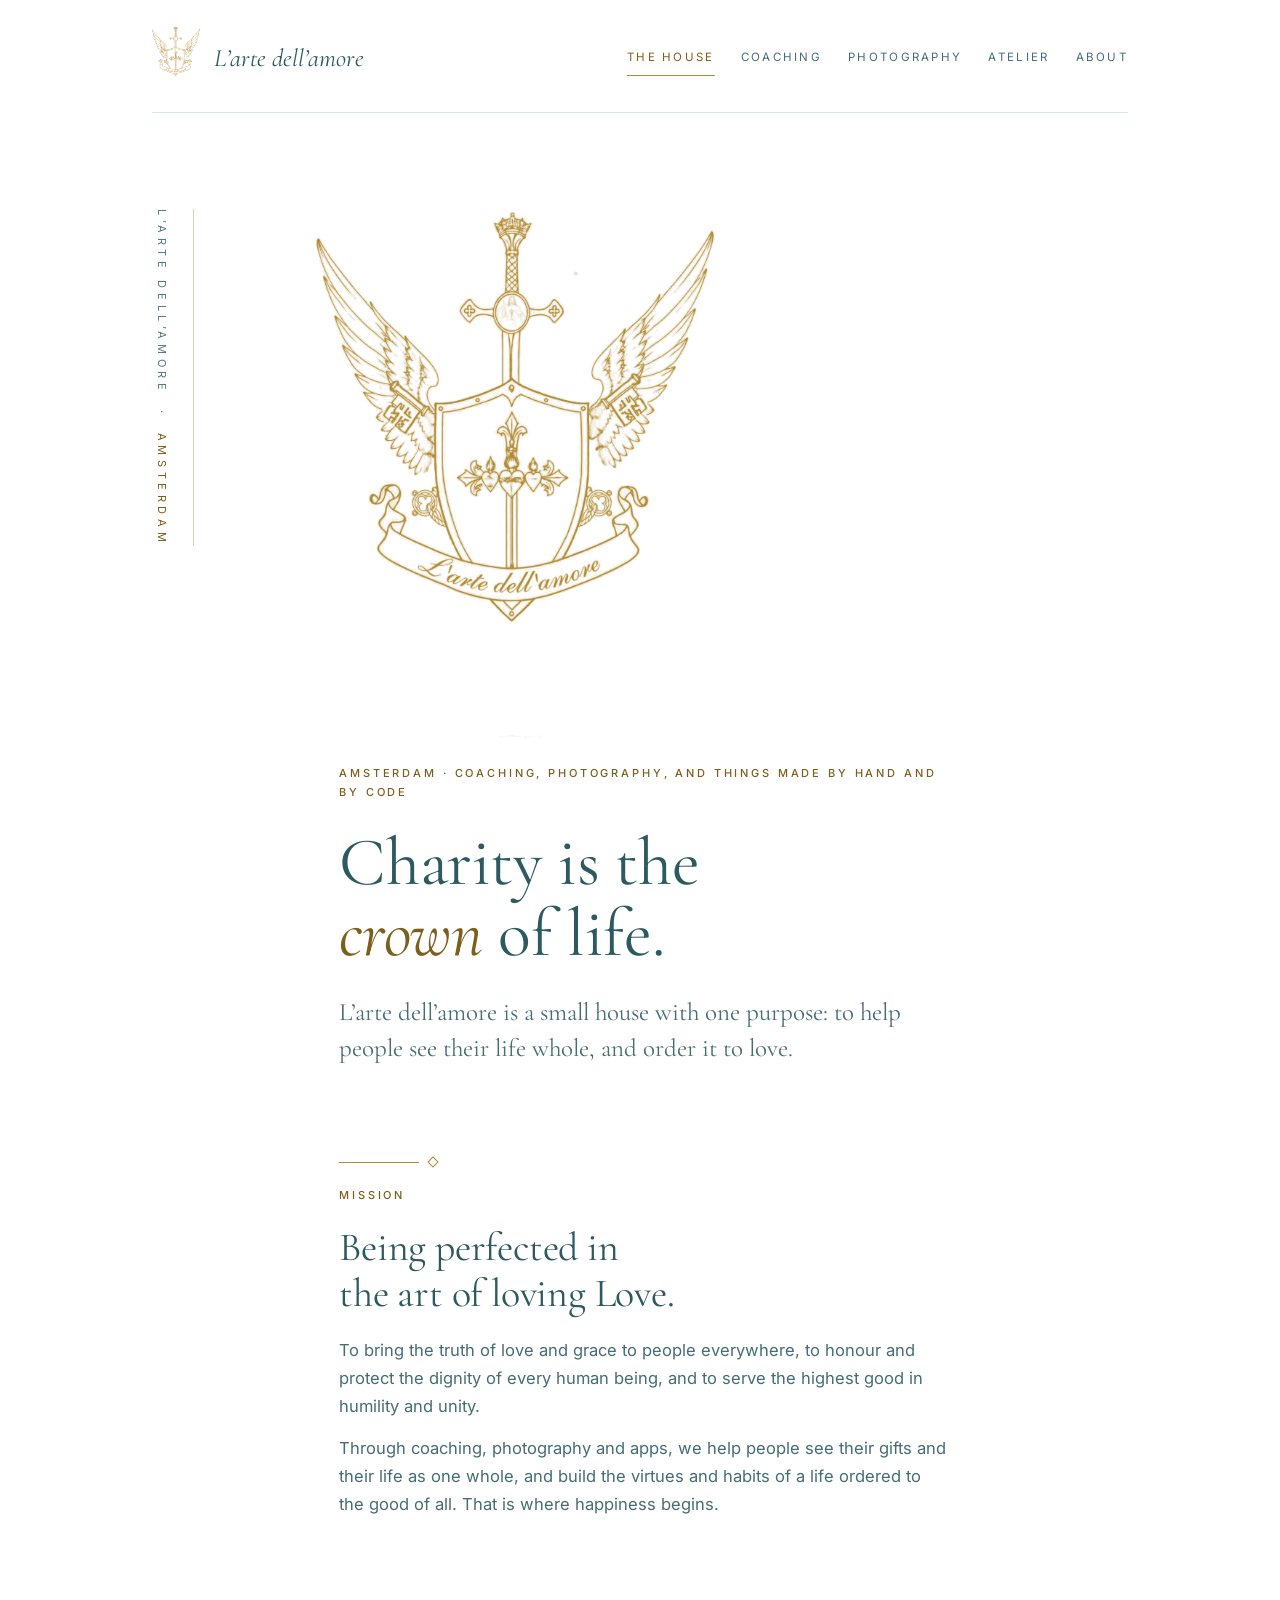
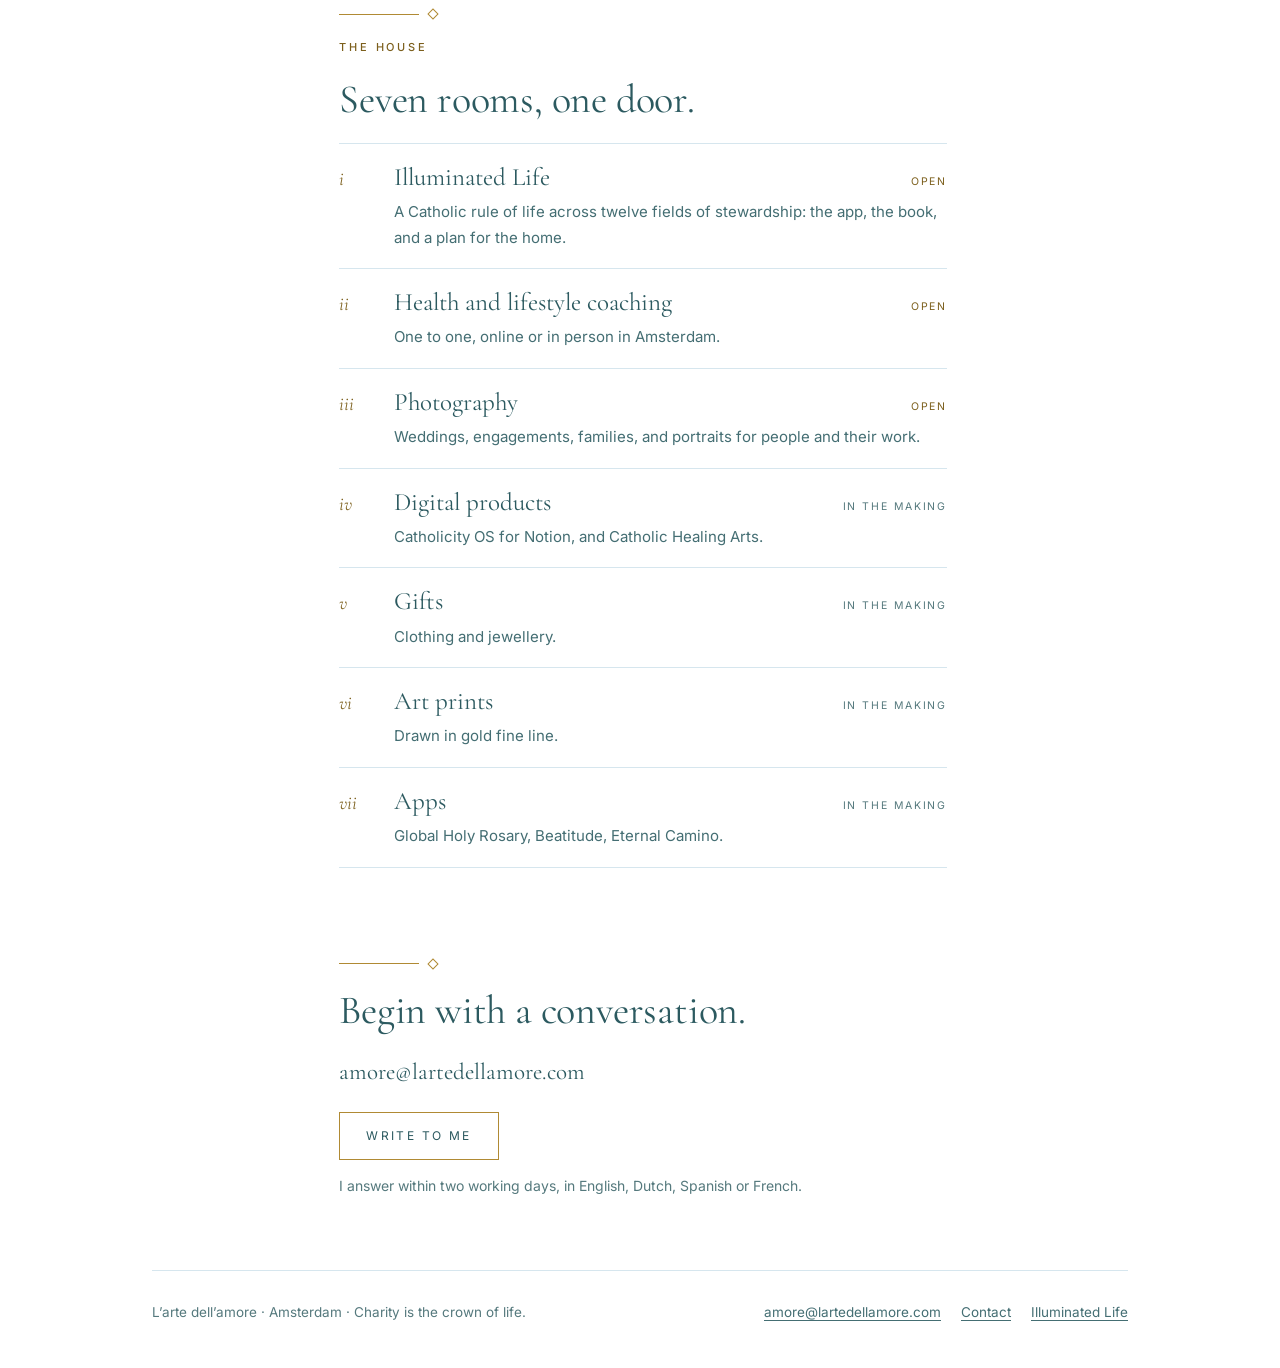
==== index.html @ c4008e8c "Add files via upload" ====
<!doctype html>
<html lang="en">
<head>
<meta charset="utf-8">
<meta name="viewport" content="width=device-width, initial-scale=1, viewport-fit=cover">
<title>L'arte dell'amore</title>
<meta name="description" content="Coaching, photography and tools for a life ordered to love. Amsterdam.">
<link rel="canonical" href="https://lartedellamore.com/">
<meta property="og:title" content="L'arte dell'amore">
<meta property="og:description" content="Coaching, photography and tools for a life ordered to love. Amsterdam.">
<meta property="og:image" content="https://lartedellamore.com/assets/og.jpg">
<meta property="og:type" content="website">
<link rel="icon" href="assets/crest-small.png">
<link rel="stylesheet" href="css/site.css">
</head>
<body>
<a class="skip" href="#main">Skip to the text</a>
<div class="wrap">
<header class="top">
  <a class="mark" href="index.html"><img src="assets/crest-small.png" alt="" width="360" height="476">L&rsquo;arte dell&rsquo;amore</a>
  <nav aria-label="Pages"><a href="index.html" aria-current="page">The house</a><a href="coaching.html">Coaching</a><a href="photography.html">Photography</a><a href="atelier.html">Atelier</a><a href="about.html">About</a></nav>
</header>
<div class="page">
  <p class="rail">L&rsquo;arte dell&rsquo;amore &nbsp;&middot;&nbsp; <b>Amsterdam</b></p>
  <main class="col" id="main">
    <section class="crest" aria-labelledby="h-t">
      <img src="assets/crest.webp" width="1100" height="1456" alt="The crest of L'arte dell'amore: a winged shield bearing three flaming hearts on a cross, a sword behind it, and a ribbon with the name.">
      <p class="eyebrow">Amsterdam &middot; coaching, photography, and things made by hand and by code</p>
      <h1 class="display" id="h-t">Charity is the <em>crown</em> of life.</h1>
      <p class="lede">L&rsquo;arte dell&rsquo;amore is a small house with one purpose: to help people see their life whole, and order it to love.</p>
    </section>

    <section class="sec" aria-labelledby="m-t">
      <span class="rule" aria-hidden="true"></span>
      <p class="eyebrow">Mission</p>
      <h2 class="h2" id="m-t">Being perfected in the art of loving Love.</h2>
      <div class="prose">
        <p>To bring the truth of love and grace to people everywhere, to honour and protect the dignity of every human being, and to serve the highest good in humility and unity.</p>
        <p>Through coaching, photography and apps, we help people see their gifts and their life as one whole, and build the virtues and habits of a life ordered to the good of all. That is where happiness begins.</p>
      </div>
    </section>

    <section class="sec" aria-labelledby="i-t">
      <span class="rule" aria-hidden="true"></span>
      <p class="eyebrow">The house</p>
      <h2 class="h2" id="i-t">Seven rooms, one door.</h2>
      <ol class="index">
        <li><span class="n">i</span><a class="t" href="https://lartedellamore.github.io/illuminated-life/" rel="noopener">Illuminated Life</a><span class="state open">Open</span><span class="d">A Catholic rule of life across twelve fields of stewardship: the app, the book, and a plan for the home.</span></li>
        <li><span class="n">ii</span><a class="t" href="coaching.html">Health and lifestyle coaching</a><span class="state open">Open</span><span class="d">One to one, online or in person in Amsterdam.</span></li>
        <li><span class="n">iii</span><a class="t" href="photography.html">Photography</a><span class="state open">Open</span><span class="d">Weddings, engagements, families, and portraits for people and their work.</span></li>
        <li><span class="n">iv</span><a class="t" href="atelier.html#digital">Digital products</a><span class="state">In the making</span><span class="d">Catholicity OS for Notion, and Catholic Healing Arts.</span></li>
        <li><span class="n">v</span><a class="t" href="atelier.html#gifts">Gifts</a><span class="state">In the making</span><span class="d">Clothing and jewellery.</span></li>
        <li><span class="n">vi</span><a class="t" href="atelier.html#prints">Art prints</a><span class="state">In the making</span><span class="d">Drawn in gold fine line.</span></li>
        <li><span class="n">vii</span><a class="t" href="atelier.html#apps">Apps</a><span class="state">In the making</span><span class="d">Global Holy Rosary, Beatitude, Eternal Camino.</span></li>
      </ol>
    </section>

    <section class="sec" id="contact" aria-labelledby="c-t">
      <span class="rule" aria-hidden="true"></span>
      <h2 class="h2" id="c-t">Begin with a conversation.</h2>
      <p class="addr">amore@lartedellamore.com</p>
      <div class="row"><a class="btn" href="mailto:amore@lartedellamore.com">Write to me</a><span class="small">I answer within two working days, in English, Dutch, Spanish or French.</span></div>
    </section>
  </main>
</div>
<footer class="foot">
  <span>L&rsquo;arte dell&rsquo;amore &middot; Amsterdam &middot; Charity is the crown of life.</span>
  <nav aria-label="Footer"><a href="mailto:amore@lartedellamore.com">amore@lartedellamore.com</a><a href="about.html#contact">Contact</a><a href="https://lartedellamore.github.io/illuminated-life/" rel="noopener">Illuminated Life</a></nav>
</footer>
</div>
</body>
</html>
---- css/site.css ----
/* L'arte dell'amore · the house site
   Layout: white ground with pastel sky and leaf, one narrow column set off-centre to the right of a vertical name rail;
   wide empty margins carry the Japanese half, a single gold fine line and the crest carry the baroque half. */

@font-face { font-family: "Cormorant Garamond"; font-style: normal; font-weight: 400; font-display: swap; src: url("../assets/fonts/cormorant-garamond-latin-400-normal.woff2") format("woff2"); }
@font-face { font-family: "Cormorant Garamond"; font-style: normal; font-weight: 500; font-display: swap; src: url("../assets/fonts/cormorant-garamond-latin-500-normal.woff2") format("woff2"); }
@font-face { font-family: "Cormorant Garamond"; font-style: italic; font-weight: 400; font-display: swap; src: url("../assets/fonts/cormorant-garamond-latin-400-italic.woff2") format("woff2"); }
@font-face { font-family: "Inter"; font-style: normal; font-weight: 400; font-display: swap; src: url("../assets/fonts/inter-latin-400-normal.woff2") format("woff2"); }
@font-face { font-family: "Inter"; font-style: normal; font-weight: 500; font-display: swap; src: url("../assets/fonts/inter-latin-500-normal.woff2") format("woff2"); }

:root {
  /* one light look, by choice: white ground, pastel sky and leaf, sea-green ink. No black anywhere. */
  --paper: #FFFFFF;
  --linen: #EEF6FB;      /* pastel sky, for quiet panels */
  --leaf: #EAF4EC;       /* pastel green */
  --ink: #2C5A60;        /* deep sea green, the darkest tone on the site */
  --ink2: #446E73;
  --dim: #55797D;
  --gold: #B08A34;       /* the fineliner */
  --gold-ink: #7C5F1C;
  --gold-pale: #DDCFA6;
  --line: #D6E6EE;
  --focus: #2C5A60;
  --serif: "Cormorant Garamond", "Iowan Old Style", Palatino, Georgia, serif;
  --sans: "Inter", system-ui, -apple-system, "Segoe UI", Roboto, sans-serif;
  --col: 38rem;
  color-scheme: light;
}

* { box-sizing: border-box; }
html { -webkit-text-size-adjust: 100%; scroll-behavior: smooth; }
body { margin: 0; background: var(--paper); color: var(--ink); font-family: var(--sans); font-size: 16.5px; line-height: 1.7; -webkit-font-smoothing: antialiased; }
img { max-width: 100%; height: auto; display: block; }
a { color: var(--gold-ink); text-decoration-thickness: 1px; text-underline-offset: 0.2em; }
a:hover { text-decoration-thickness: 2px; }
:focus-visible { outline: 2px solid var(--focus); outline-offset: 3px; }
h1, h2, h3 { font-family: var(--serif); font-weight: 400; margin: 0; text-wrap: balance; letter-spacing: -0.005em; }
p { margin: 0; text-wrap: pretty; }
.skip { position: absolute; left: 12px; top: -80px; background: var(--leaf); color: var(--ink); padding: 10px 16px; z-index: 10; }
.skip:focus { top: 10px; }

/* ── frame ── */
.wrap { max-width: 68rem; margin: 0 auto; padding-inline: clamp(18px, 5vw, 56px); }
.top { display: flex; align-items: center; justify-content: space-between; gap: 16px 28px; flex-wrap: wrap; padding-block: 26px 22px; border-bottom: 1px solid var(--line); }
.mark { display: inline-flex; align-items: center; gap: 14px; font-family: var(--serif); font-style: italic; font-size: 25px; color: var(--ink); text-decoration: none; white-space: nowrap; }
.mark img { height: 64px; width: auto; }
.top nav { display: flex; flex-wrap: wrap; gap: 6px 26px; }
.top nav a { font-size: 11.5px; letter-spacing: 0.2em; text-transform: uppercase; color: var(--ink2); text-decoration: none; padding-block: 8px; border-bottom: 1px solid transparent; }
.top nav a:hover, .top nav a[aria-current="page"] { color: var(--gold-ink); border-bottom-color: var(--gold); }

/* the page: a vertical rail and one column */
.page { display: grid; grid-template-columns: 4.5rem minmax(0, var(--col)); column-gap: clamp(24px, 9vw, 150px); padding-block: clamp(44px, 8vw, 96px) 72px; }
.rail { writing-mode: vertical-rl; font-size: 11px; letter-spacing: 0.42em; text-transform: uppercase; color: var(--dim); border-right: 1px solid var(--gold-pale); padding-right: 22px; justify-self: start; height: max-content; min-height: 15rem; white-space: nowrap; }
.rail b { font-weight: 400; color: var(--gold-ink); }
.col { display: flex; flex-direction: column; gap: clamp(52px, 8vw, 92px); min-width: 0; }
.sec { display: flex; flex-direction: column; gap: 20px; }
@media (max-width: 720px) {
  .page { grid-template-columns: minmax(0, 1fr); }
  .rail { writing-mode: horizontal-tb; border-right: 0; border-bottom: 1px solid var(--gold-pale); padding: 0 0 12px; min-height: 0; margin-bottom: 36px; white-space: normal; letter-spacing: 0.3em; }
}

/* ── type ── */
.eyebrow { font-size: 11px; letter-spacing: 0.26em; text-transform: uppercase; color: var(--gold-ink); font-weight: 500; }
.display { font-size: clamp(40px, 7vw, 68px); line-height: 1.04; }
.display em { font-style: italic; color: var(--gold-ink); }
.h2 { font-size: clamp(29px, 4.4vw, 40px); line-height: 1.14; }
.h3 { font-size: 24px; line-height: 1.2; }
.lede { font-family: var(--serif); font-size: clamp(21px, 2.6vw, 25px); line-height: 1.42; color: var(--ink2); }
.prose { display: flex; flex-direction: column; gap: 14px; color: var(--ink2); }
.small { font-size: 14px; color: var(--dim); }

/* the fine line: a hairline closed by a small lozenge */
.rule { display: flex; align-items: center; gap: 10px; color: var(--gold); }
.rule::before { content: ""; flex: 0 0 5rem; border-top: 1px solid var(--gold); }
.rule::after { content: ""; width: 6px; height: 6px; border: 1px solid var(--gold); transform: rotate(45deg); }

/* ── the crest opening ── */
.crest { display: flex; flex-direction: column; gap: 26px; }
.crest img { width: min(100%, 25rem); margin-left: -4%; }
.motto { font-family: var(--serif); font-style: italic; font-size: 21px; color: var(--gold-ink); }

/* ── the house list: branches as an index, not cards ── */
.index { list-style: none; margin: 0; padding: 0; border-top: 1px solid var(--line); }
.index li { display: grid; grid-template-columns: 2.4rem minmax(0, 1fr) auto; gap: 4px 16px; align-items: baseline; padding-block: 18px; border-bottom: 1px solid var(--line); }
.index .n { font-family: var(--serif); font-style: italic; font-size: 19px; color: var(--gold-ink); }
.index .t { font-family: var(--serif); font-size: 25px; line-height: 1.2; color: var(--ink); text-decoration: none; }
a.t:hover { color: var(--gold-ink); }
.index .d { grid-column: 2 / -1; color: var(--ink2); font-size: 15px; }
.state { font-size: 10.5px; letter-spacing: 0.18em; text-transform: uppercase; color: var(--dim); white-space: nowrap; }
.state.open { color: var(--gold-ink); }
@media (max-width: 520px) { .index li { grid-template-columns: 2rem minmax(0, 1fr); } .index .state { grid-column: 2; } }

/* ── offers ── */
.terms { margin: 0; display: grid; grid-template-columns: max-content minmax(0, 1fr); gap: 10px 26px; border-top: 1px solid var(--line); padding-top: 18px; }
.terms dt { font-size: 11px; letter-spacing: 0.2em; text-transform: uppercase; color: var(--dim); padding-top: 5px; }
.terms dd { margin: 0; color: var(--ink2); }
@media (max-width: 520px) { .terms { grid-template-columns: minmax(0, 1fr); gap: 2px; } .terms dd { margin-bottom: 12px; } }

.steps { margin: 0; padding: 0; list-style: none; counter-reset: s; display: flex; flex-direction: column; gap: 18px; }
.steps li { counter-increment: s; display: grid; grid-template-columns: 2.4rem minmax(0, 1fr); gap: 0 16px; }
.steps li::before { content: counter(s, upper-roman); font-family: var(--serif); font-style: italic; font-size: 19px; color: var(--gold-ink); }
.steps b { display: block; font-family: var(--serif); font-weight: 500; font-size: 21px; line-height: 1.3; color: var(--ink); }
.steps span { color: var(--ink2); }

.btn { display: inline-flex; align-items: center; min-height: 48px; padding: 12px 26px; border: 1px solid var(--gold); color: var(--ink); background: transparent; font-size: 12px; letter-spacing: 0.2em; text-transform: uppercase; text-decoration: none; transition: background-color 0.2s, color 0.2s; }
.btn:hover { background: var(--leaf); color: var(--ink); }
.row { display: flex; flex-wrap: wrap; gap: 14px 24px; align-items: center; }
.addr { font-family: var(--serif); font-size: 23px; color: var(--ink); user-select: all; overflow-wrap: anywhere; }

/* ── mounts: where photographs go ── */
.mounts { display: grid; grid-template-columns: repeat(2, minmax(0, 1fr)); gap: 14px; }
.mount { aspect-ratio: 4 / 5; max-width: 100%; background: var(--linen); border: 1px solid var(--line); display: grid; place-items: center; padding: 14px; overflow: hidden; }
.mount.wide { grid-column: 1 / -1; aspect-ratio: 3 / 2; }
.mount:nth-child(even) { background: var(--leaf); }
.mount img { width: 100%; height: 100%; object-fit: cover; }
.mount span { font-family: var(--serif); font-style: italic; font-size: 17px; color: var(--dim); text-align: center; }

.panel { background: var(--linen); padding: clamp(22px, 4vw, 36px); display: flex; flex-direction: column; gap: 14px; }

/* ── foot ── */
.foot { border-top: 1px solid var(--line); padding-block: 30px 44px; display: flex; flex-wrap: wrap; justify-content: space-between; gap: 14px 28px; font-size: 13.5px; color: var(--dim); }
.foot nav { display: flex; flex-wrap: wrap; gap: 6px 20px; }
.foot a { color: var(--ink2); }

@media (prefers-reduced-motion: reduce) { html { scroll-behavior: auto; } .btn { transition: none; } }
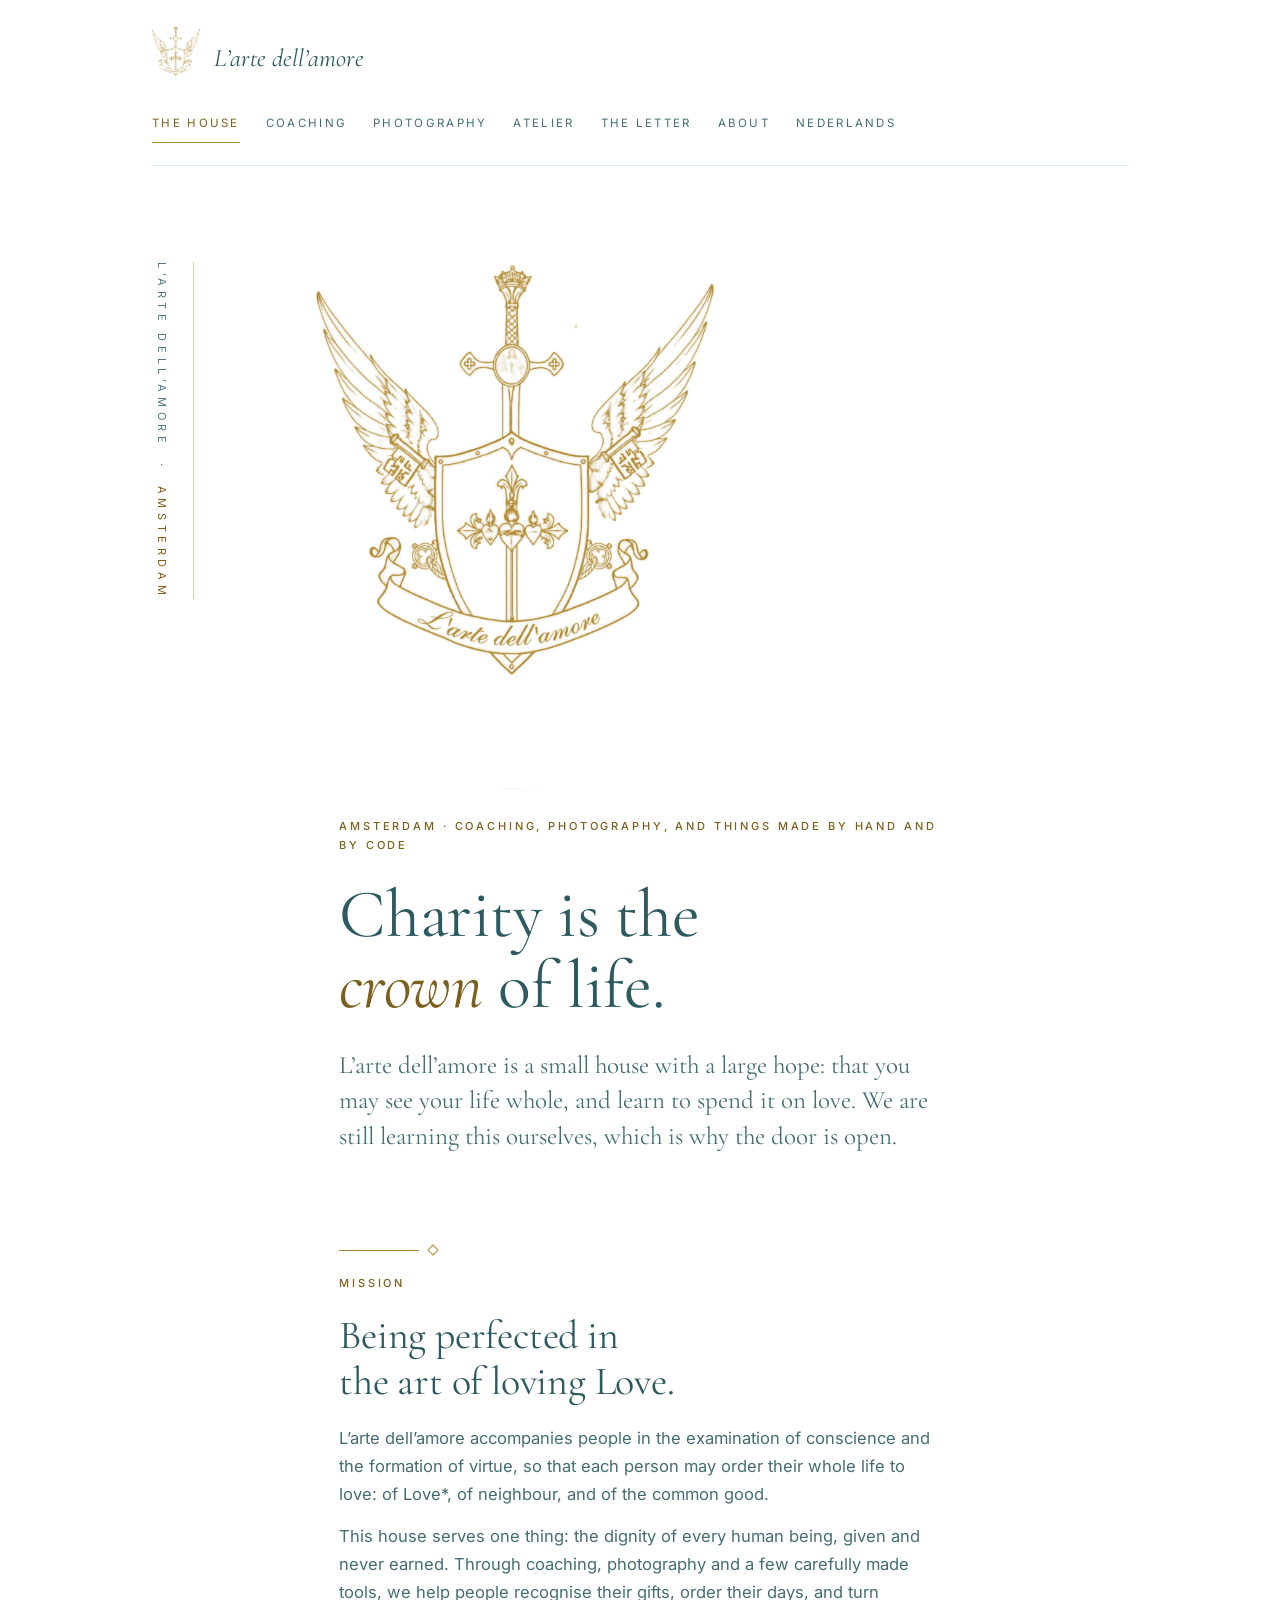
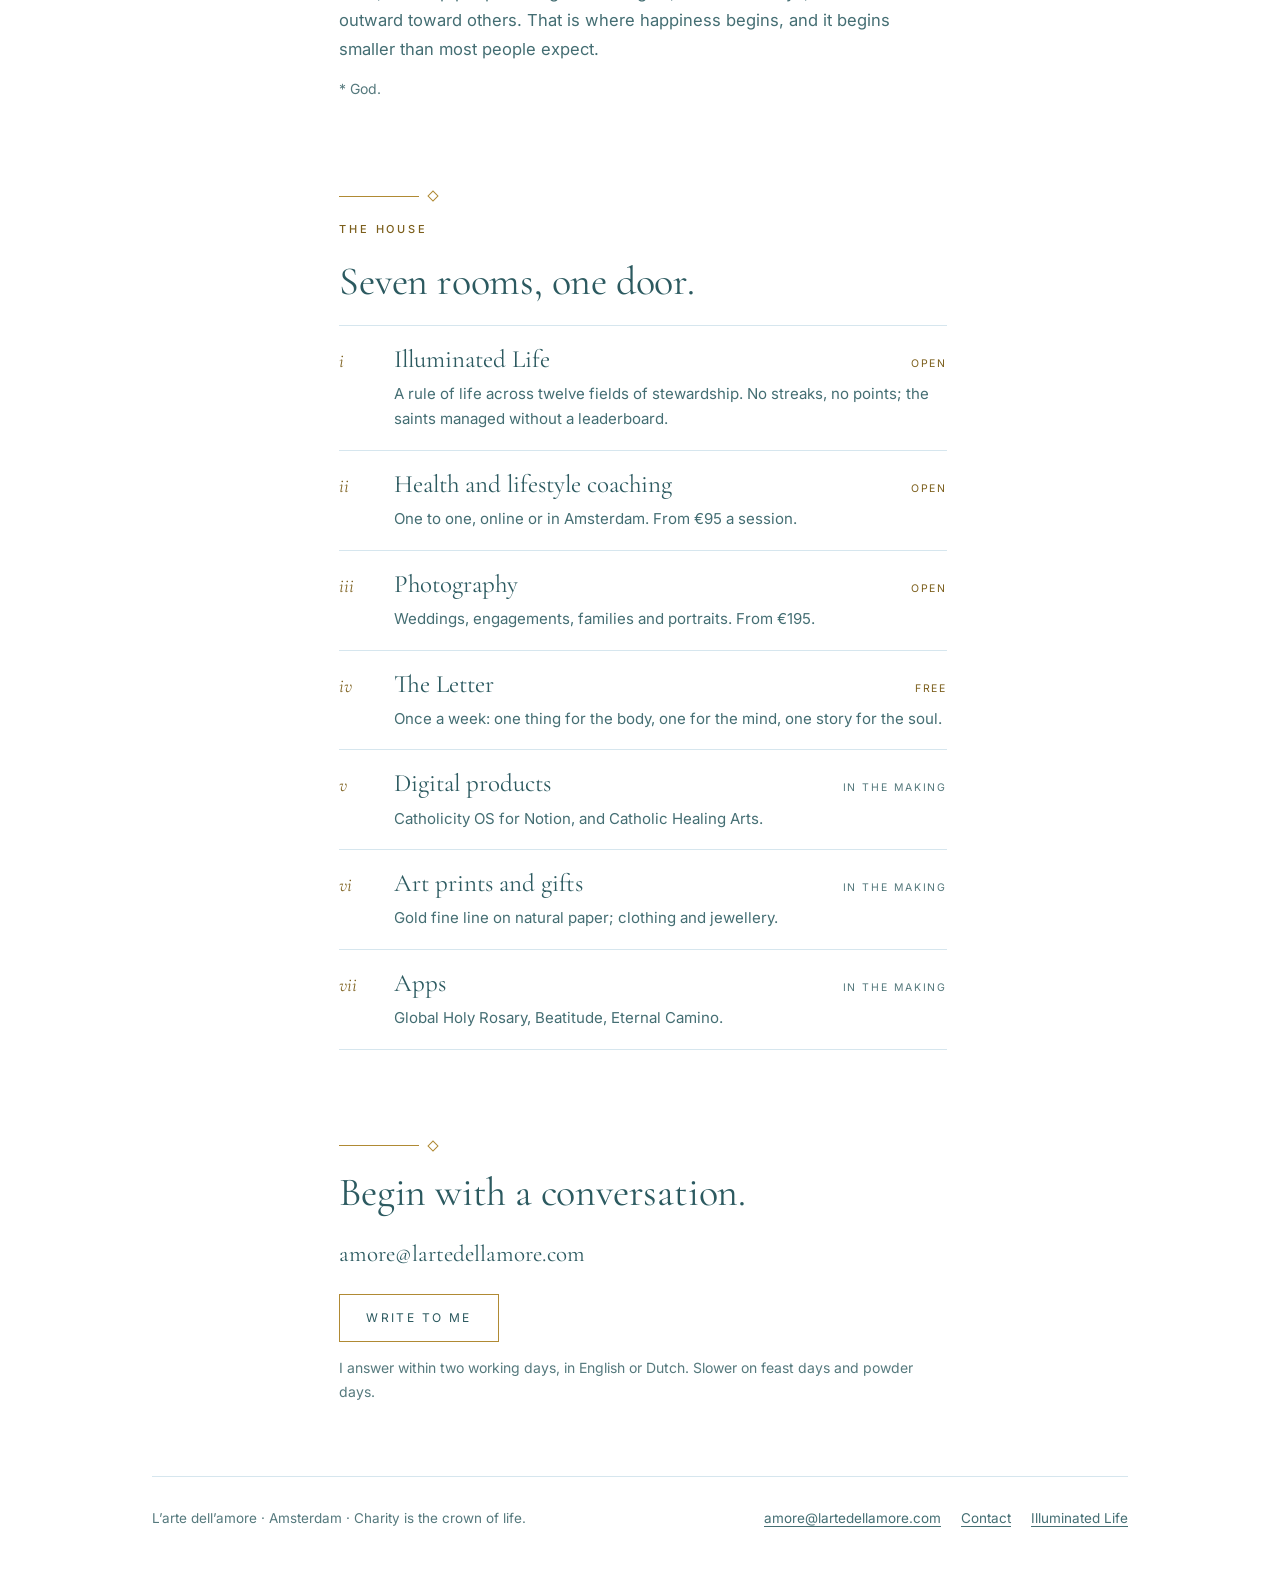
==== commit b241c301: "Add files via upload" ====
--- a/index.html
+++ b/index.html
@@ -6,6 +6,8 @@
 <title>L'arte dell'amore</title>
 <meta name="description" content="Coaching, photography and tools for a life ordered to love. Amsterdam.">
 <link rel="canonical" href="https://lartedellamore.com/">
+<link rel="alternate" hreflang="en" href="https://lartedellamore.com/">
+<link rel="alternate" hreflang="nl" href="https://lartedellamore.com/nl/">
 <meta property="og:title" content="L'arte dell'amore">
 <meta property="og:description" content="Coaching, photography and tools for a life ordered to love. Amsterdam.">
 <meta property="og:image" content="https://lartedellamore.com/assets/og.jpg">
@@ -18,7 +20,7 @@
 <div class="wrap">
 <header class="top">
   <a class="mark" href="index.html"><img src="assets/crest-small.png" alt="" width="360" height="476">L&rsquo;arte dell&rsquo;amore</a>
-  <nav aria-label="Pages"><a href="index.html" aria-current="page">The house</a><a href="coaching.html">Coaching</a><a href="photography.html">Photography</a><a href="atelier.html">Atelier</a><a href="about.html">About</a></nav>
+  <nav aria-label="Pages"><a href="index.html" aria-current="page">The house</a><a href="coaching.html">Coaching</a><a href="photography.html">Photography</a><a href="atelier.html">Atelier</a><a href="letter.html">The Letter</a><a href="about.html">About</a><a class="lang" href="nl/index.html" lang="nl" hreflang="nl">Nederlands</a></nav>
 </header>
 <div class="page">
   <p class="rail">L&rsquo;arte dell&rsquo;amore &nbsp;&middot;&nbsp; <b>Amsterdam</b></p>
@@ -27,7 +29,7 @@
       <img src="assets/crest.webp" width="1100" height="1456" alt="The crest of L'arte dell'amore: a winged shield bearing three flaming hearts on a cross, a sword behind it, and a ribbon with the name.">
       <p class="eyebrow">Amsterdam &middot; coaching, photography, and things made by hand and by code</p>
       <h1 class="display" id="h-t">Charity is the <em>crown</em> of life.</h1>
-      <p class="lede">L&rsquo;arte dell&rsquo;amore is a small house with one purpose: to help people see their life whole, and order it to love.</p>
+      <p class="lede">L&rsquo;arte dell&rsquo;amore is a small house with a large hope: that you may see your life whole, and learn to spend it on love. We are still learning this ourselves, which is why the door is open.</p>
     </section>
 
     <section class="sec" aria-labelledby="m-t">
@@ -35,8 +37,9 @@
       <p class="eyebrow">Mission</p>
       <h2 class="h2" id="m-t">Being perfected in the art of loving Love.</h2>
       <div class="prose">
-        <p>To bring the truth of love and grace to people everywhere, to honour and protect the dignity of every human being, and to serve the highest good in humility and unity.</p>
-        <p>Through coaching, photography and apps, we help people see their gifts and their life as one whole, and build the virtues and habits of a life ordered to the good of all. That is where happiness begins.</p>
+        <p>L&rsquo;arte dell&rsquo;amore accompanies people in the examination of conscience and the formation of virtue, so that each person may order their whole life to love: of Love*, of neighbour, and of the common good.</p>
+        <p>This house serves one thing: the dignity of every human being, given and never earned. Through coaching, photography and a few carefully made tools, we help people recognise their gifts, order their days, and turn outward toward others. That is where happiness begins, and it begins smaller than most people expect.</p>
+        <p class="small">* God.</p>
       </div>
     </section>
 
@@ -45,12 +48,12 @@
       <p class="eyebrow">The house</p>
       <h2 class="h2" id="i-t">Seven rooms, one door.</h2>
       <ol class="index">
-        <li><span class="n">i</span><a class="t" href="https://lartedellamore.github.io/illuminated-life/" rel="noopener">Illuminated Life</a><span class="state open">Open</span><span class="d">A Catholic rule of life across twelve fields of stewardship: the app, the book, and a plan for the home.</span></li>
-        <li><span class="n">ii</span><a class="t" href="coaching.html">Health and lifestyle coaching</a><span class="state open">Open</span><span class="d">One to one, online or in person in Amsterdam.</span></li>
-        <li><span class="n">iii</span><a class="t" href="photography.html">Photography</a><span class="state open">Open</span><span class="d">Weddings, engagements, families, and portraits for people and their work.</span></li>
-        <li><span class="n">iv</span><a class="t" href="atelier.html#digital">Digital products</a><span class="state">In the making</span><span class="d">Catholicity OS for Notion, and Catholic Healing Arts.</span></li>
-        <li><span class="n">v</span><a class="t" href="atelier.html#gifts">Gifts</a><span class="state">In the making</span><span class="d">Clothing and jewellery.</span></li>
-        <li><span class="n">vi</span><a class="t" href="atelier.html#prints">Art prints</a><span class="state">In the making</span><span class="d">Drawn in gold fine line.</span></li>
+        <li><span class="n">i</span><a class="t" href="https://lartedellamore.github.io/illuminated-life/" rel="noopener">Illuminated Life</a><span class="state open">Open</span><span class="d">A rule of life across twelve fields of stewardship. No streaks, no points; the saints managed without a leaderboard.</span></li>
+        <li><span class="n">ii</span><a class="t" href="coaching.html">Health and lifestyle coaching</a><span class="state open">Open</span><span class="d">One to one, online or in Amsterdam. From &euro;95 a session.</span></li>
+        <li><span class="n">iii</span><a class="t" href="photography.html">Photography</a><span class="state open">Open</span><span class="d">Weddings, engagements, families and portraits. From &euro;195.</span></li>
+        <li><span class="n">iv</span><a class="t" href="letter.html">The Letter</a><span class="state open">Free</span><span class="d">Once a week: one thing for the body, one for the mind, one story for the soul.</span></li>
+        <li><span class="n">v</span><a class="t" href="atelier.html#digital">Digital products</a><span class="state">In the making</span><span class="d">Catholicity OS for Notion, and Catholic Healing Arts.</span></li>
+        <li><span class="n">vi</span><a class="t" href="atelier.html#prints">Art prints and gifts</a><span class="state">In the making</span><span class="d">Gold fine line on natural paper; clothing and jewellery.</span></li>
         <li><span class="n">vii</span><a class="t" href="atelier.html#apps">Apps</a><span class="state">In the making</span><span class="d">Global Holy Rosary, Beatitude, Eternal Camino.</span></li>
       </ol>
     </section>
@@ -59,7 +62,7 @@
       <span class="rule" aria-hidden="true"></span>
       <h2 class="h2" id="c-t">Begin with a conversation.</h2>
       <p class="addr">amore@lartedellamore.com</p>
-      <div class="row"><a class="btn" href="mailto:amore@lartedellamore.com">Write to me</a><span class="small">I answer within two working days, in English, Dutch, Spanish or French.</span></div>
+      <div class="row"><a class="btn" href="mailto:amore@lartedellamore.com">Write to me</a><span class="small">I answer within two working days, in English or Dutch. Slower on feast days and powder days.</span></div>
     </section>
   </main>
 </div>
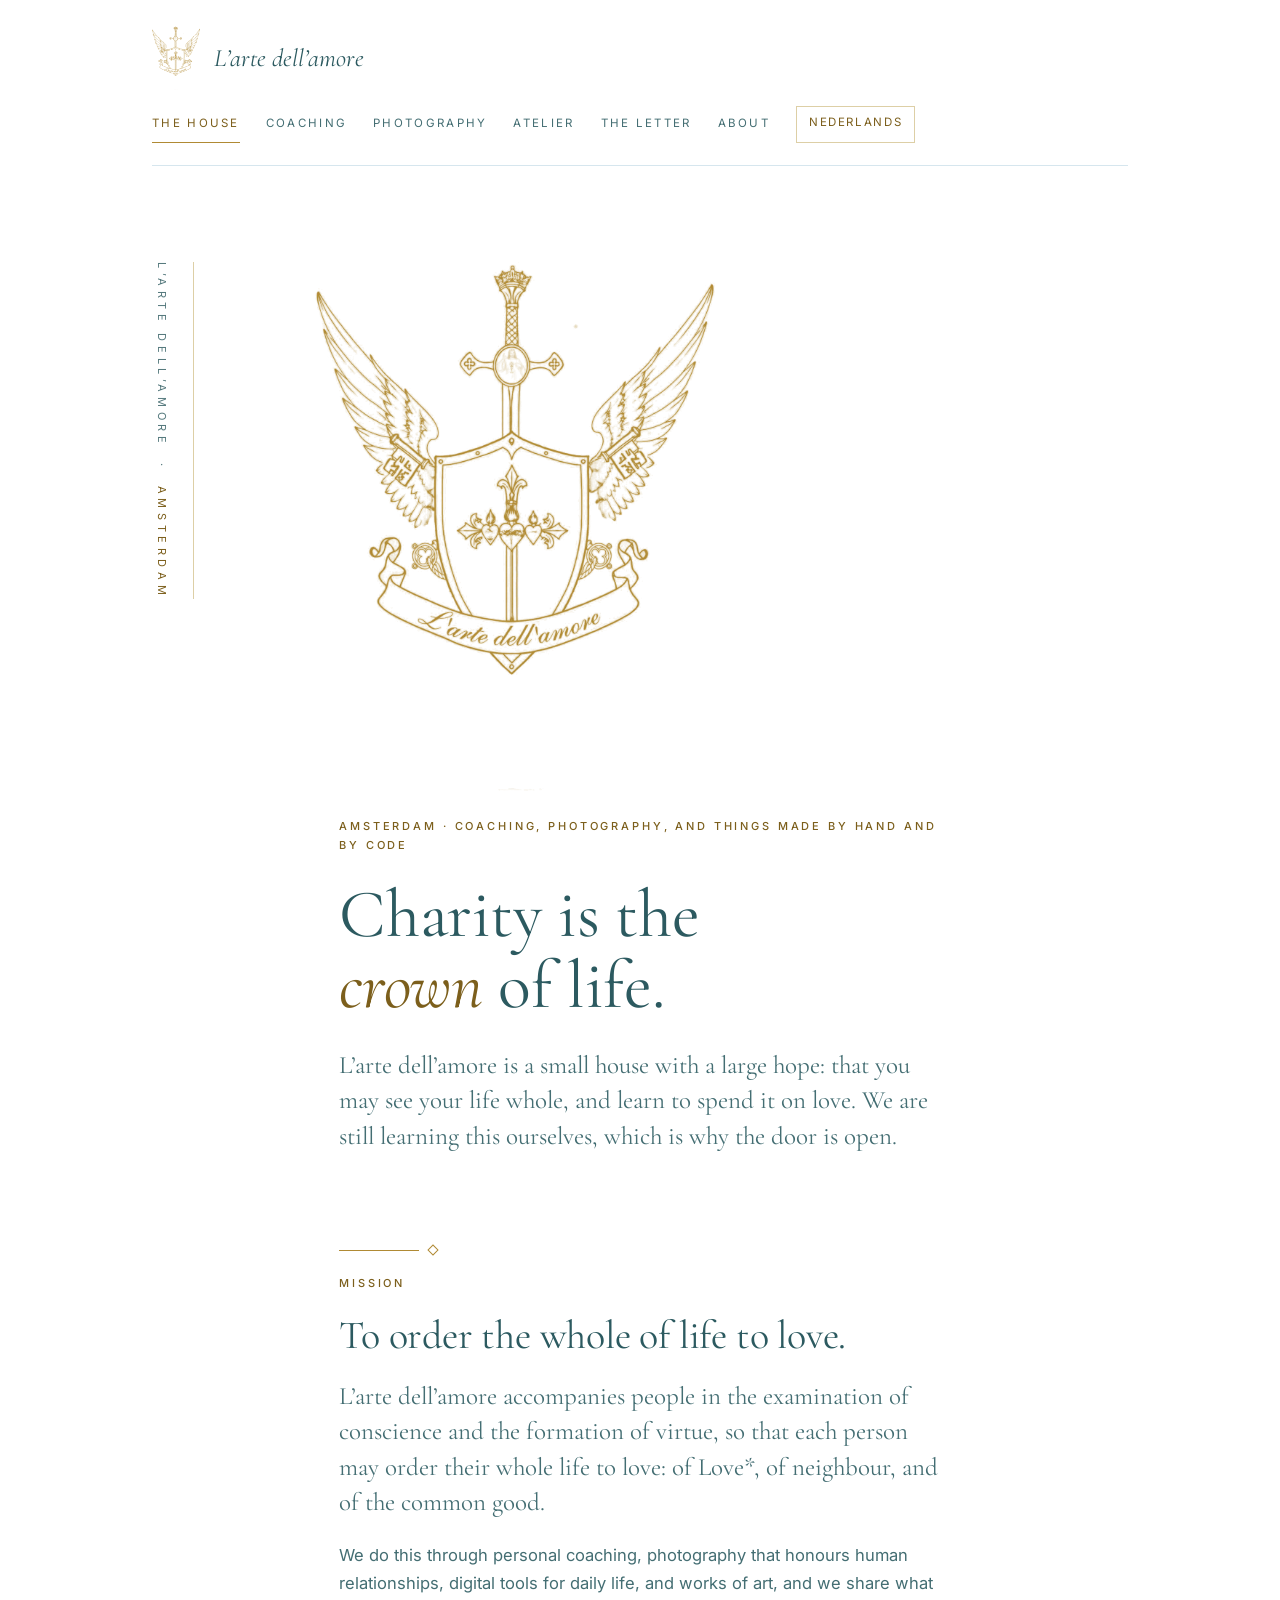
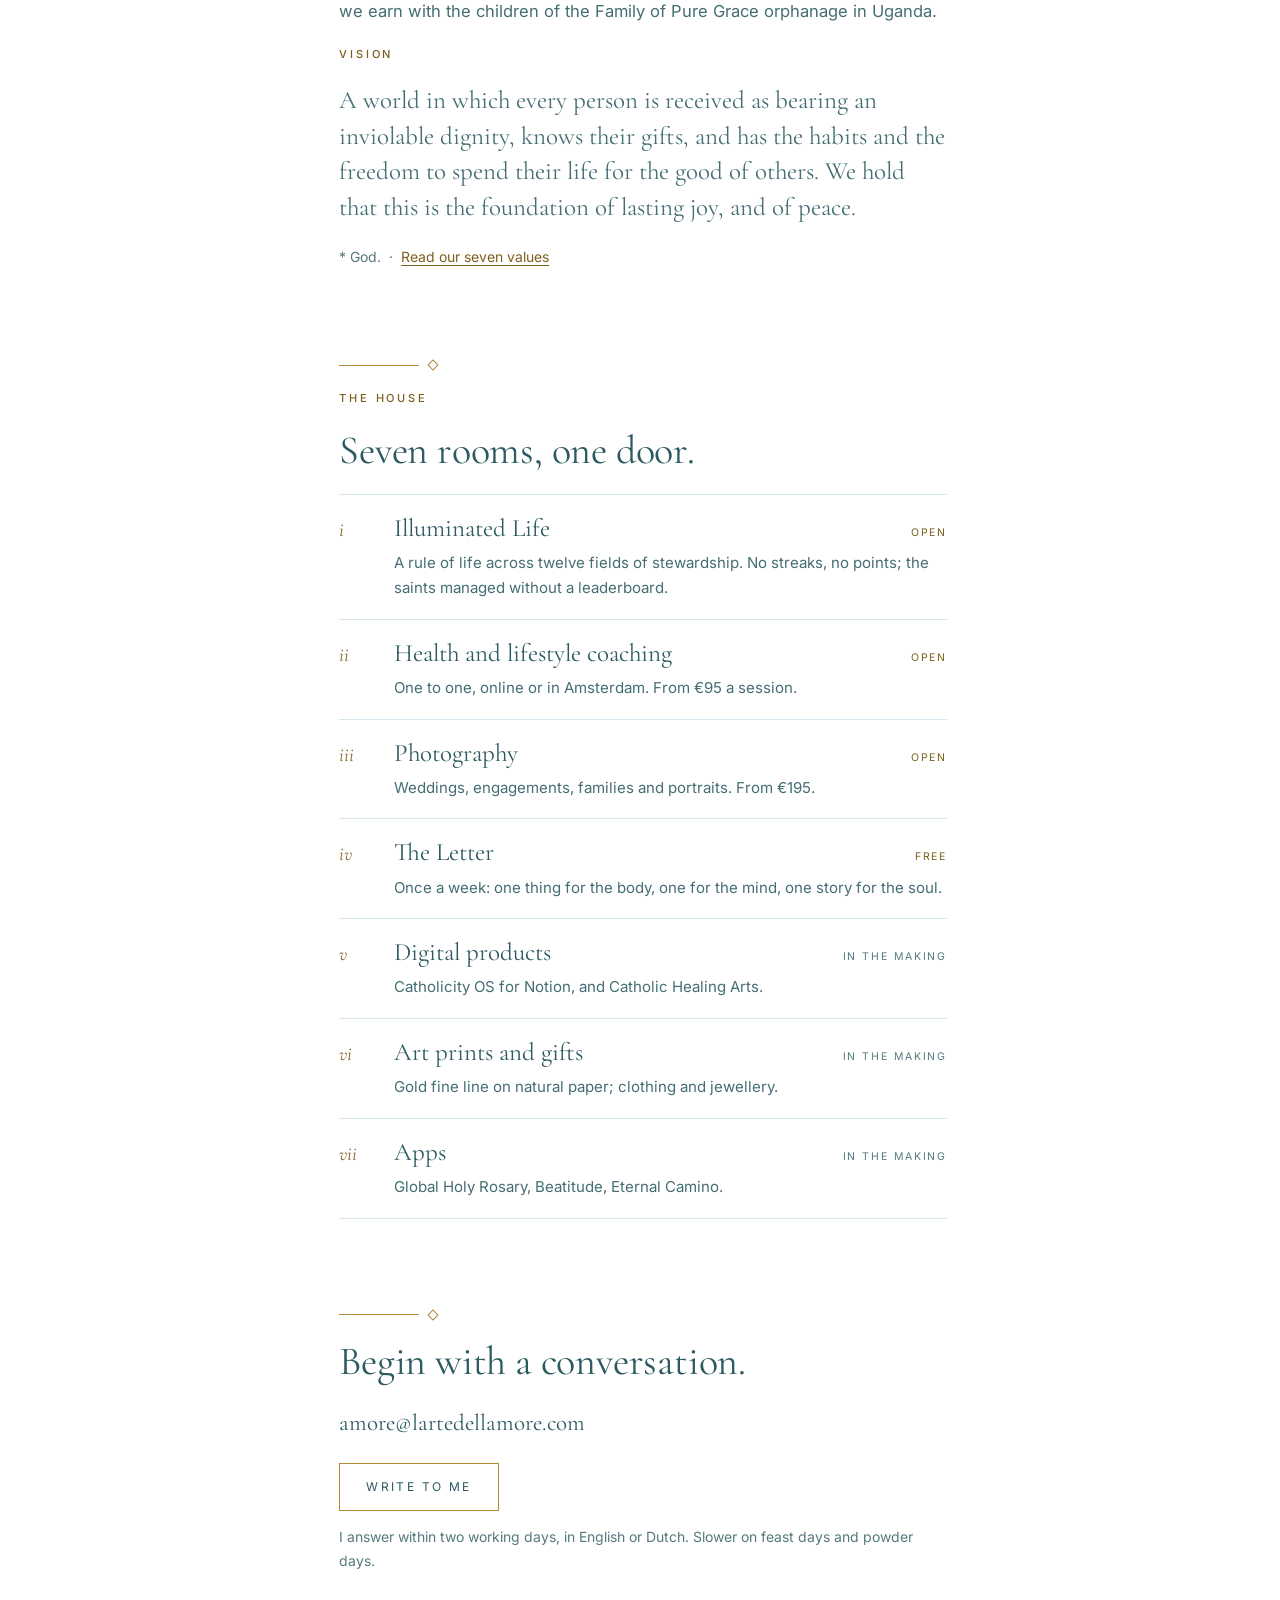
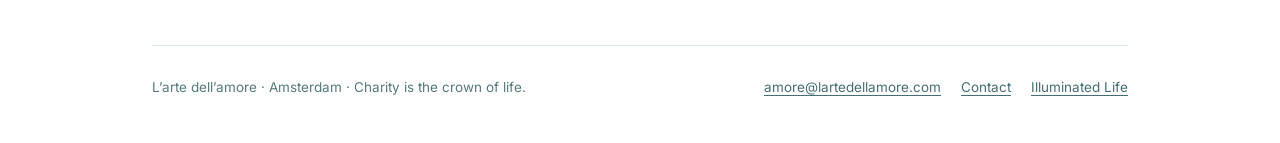
==== commit 9269809c: "Add files via upload" ====
--- a/index.html
+++ b/index.html
@@ -35,12 +35,14 @@
     <section class="sec" aria-labelledby="m-t">
       <span class="rule" aria-hidden="true"></span>
       <p class="eyebrow">Mission</p>
-      <h2 class="h2" id="m-t">Being perfected in the art of loving Love.</h2>
+      <h2 class="h2" id="m-t">To order the whole of life to love.</h2>
+      <p class="lede">L&rsquo;arte dell&rsquo;amore accompanies people in the examination of conscience and the formation of virtue, so that each person may order their whole life to love: of Love*, of neighbour, and of the common good.</p>
       <div class="prose">
-        <p>L&rsquo;arte dell&rsquo;amore accompanies people in the examination of conscience and the formation of virtue, so that each person may order their whole life to love: of Love*, of neighbour, and of the common good.</p>
-        <p>This house serves one thing: the dignity of every human being, given and never earned. Through coaching, photography and a few carefully made tools, we help people recognise their gifts, order their days, and turn outward toward others. That is where happiness begins, and it begins smaller than most people expect.</p>
-        <p class="small">* God.</p>
+        <p>We do this through personal coaching, photography that honours human relationships, digital tools for daily life, and works of art, and we share what we earn with the children of the Family of Pure Grace orphanage in Uganda.</p>
       </div>
+      <p class="eyebrow">Vision</p>
+      <p class="lede">A world in which every person is received as bearing an inviolable dignity, knows their gifts, and has the habits and the freedom to spend their life for the good of others. We hold that this is the foundation of lasting joy, and of peace.</p>
+      <p class="small">* God. &nbsp;&middot;&nbsp; <a href="about.html#v-t">Read our seven values</a></p>
     </section>
 
     <section class="sec" aria-labelledby="i-t">
--- a/css/site.css
+++ b/css/site.css
@@ -48,6 +48,9 @@
 .top nav a { font-size: 11.5px; letter-spacing: 0.2em; text-transform: uppercase; color: var(--ink2); text-decoration: none; padding-block: 8px; border-bottom: 1px solid transparent; }
 .top nav a:hover, .top nav a[aria-current="page"] { color: var(--gold-ink); border-bottom-color: var(--gold); }
 
+.top nav a.lang { color: var(--gold-ink); border: 1px solid var(--gold-pale); padding: 6px 12px; letter-spacing: 0.14em; }
+.top nav a.lang:hover { background: var(--leaf); }
+
 /* the page: a vertical rail and one column */
 .page { display: grid; grid-template-columns: 4.5rem minmax(0, var(--col)); column-gap: clamp(24px, 9vw, 150px); padding-block: clamp(44px, 8vw, 96px) 72px; }
 .rail { writing-mode: vertical-rl; font-size: 11px; letter-spacing: 0.42em; text-transform: uppercase; color: var(--dim); border-right: 1px solid var(--gold-pale); padding-right: 22px; justify-self: start; height: max-content; min-height: 15rem; white-space: nowrap; }
@@ -94,6 +97,7 @@
 .terms { margin: 0; display: grid; grid-template-columns: max-content minmax(0, 1fr); gap: 10px 26px; border-top: 1px solid var(--line); padding-top: 18px; }
 .terms dt { font-size: 11px; letter-spacing: 0.2em; text-transform: uppercase; color: var(--dim); padding-top: 5px; }
 .terms dd { margin: 0; color: var(--ink2); }
+.terms dd b { font-family: var(--serif); font-weight: 500; font-size: 1.25em; color: var(--ink); }
 @media (max-width: 520px) { .terms { grid-template-columns: minmax(0, 1fr); gap: 2px; } .terms dd { margin-bottom: 12px; } }
 
 .steps { margin: 0; padding: 0; list-style: none; counter-reset: s; display: flex; flex-direction: column; gap: 18px; }
@@ -101,6 +105,8 @@
 .steps li::before { content: counter(s, upper-roman); font-family: var(--serif); font-style: italic; font-size: 19px; color: var(--gold-ink); }
 .steps b { display: block; font-family: var(--serif); font-weight: 500; font-size: 21px; line-height: 1.3; color: var(--ink); }
 .steps span { color: var(--ink2); }
+.steps b, .steps span { grid-column: 2; }
+.steps li::before { grid-column: 1; grid-row: 1; }
 
 .btn { display: inline-flex; align-items: center; min-height: 48px; padding: 12px 26px; border: 1px solid var(--gold); color: var(--ink); background: transparent; font-size: 12px; letter-spacing: 0.2em; text-transform: uppercase; text-decoration: none; transition: background-color 0.2s, color 0.2s; }
 .btn:hover { background: var(--leaf); color: var(--ink); }
@@ -115,6 +121,7 @@
 .mount img { width: 100%; height: 100%; object-fit: cover; }
 .mount span { font-family: var(--serif); font-style: italic; font-size: 17px; color: var(--dim); text-align: center; }
 
+.panel .btn { background: var(--paper); }
 .panel { background: var(--linen); padding: clamp(22px, 4vw, 36px); display: flex; flex-direction: column; gap: 14px; }
 
 /* ── foot ── */
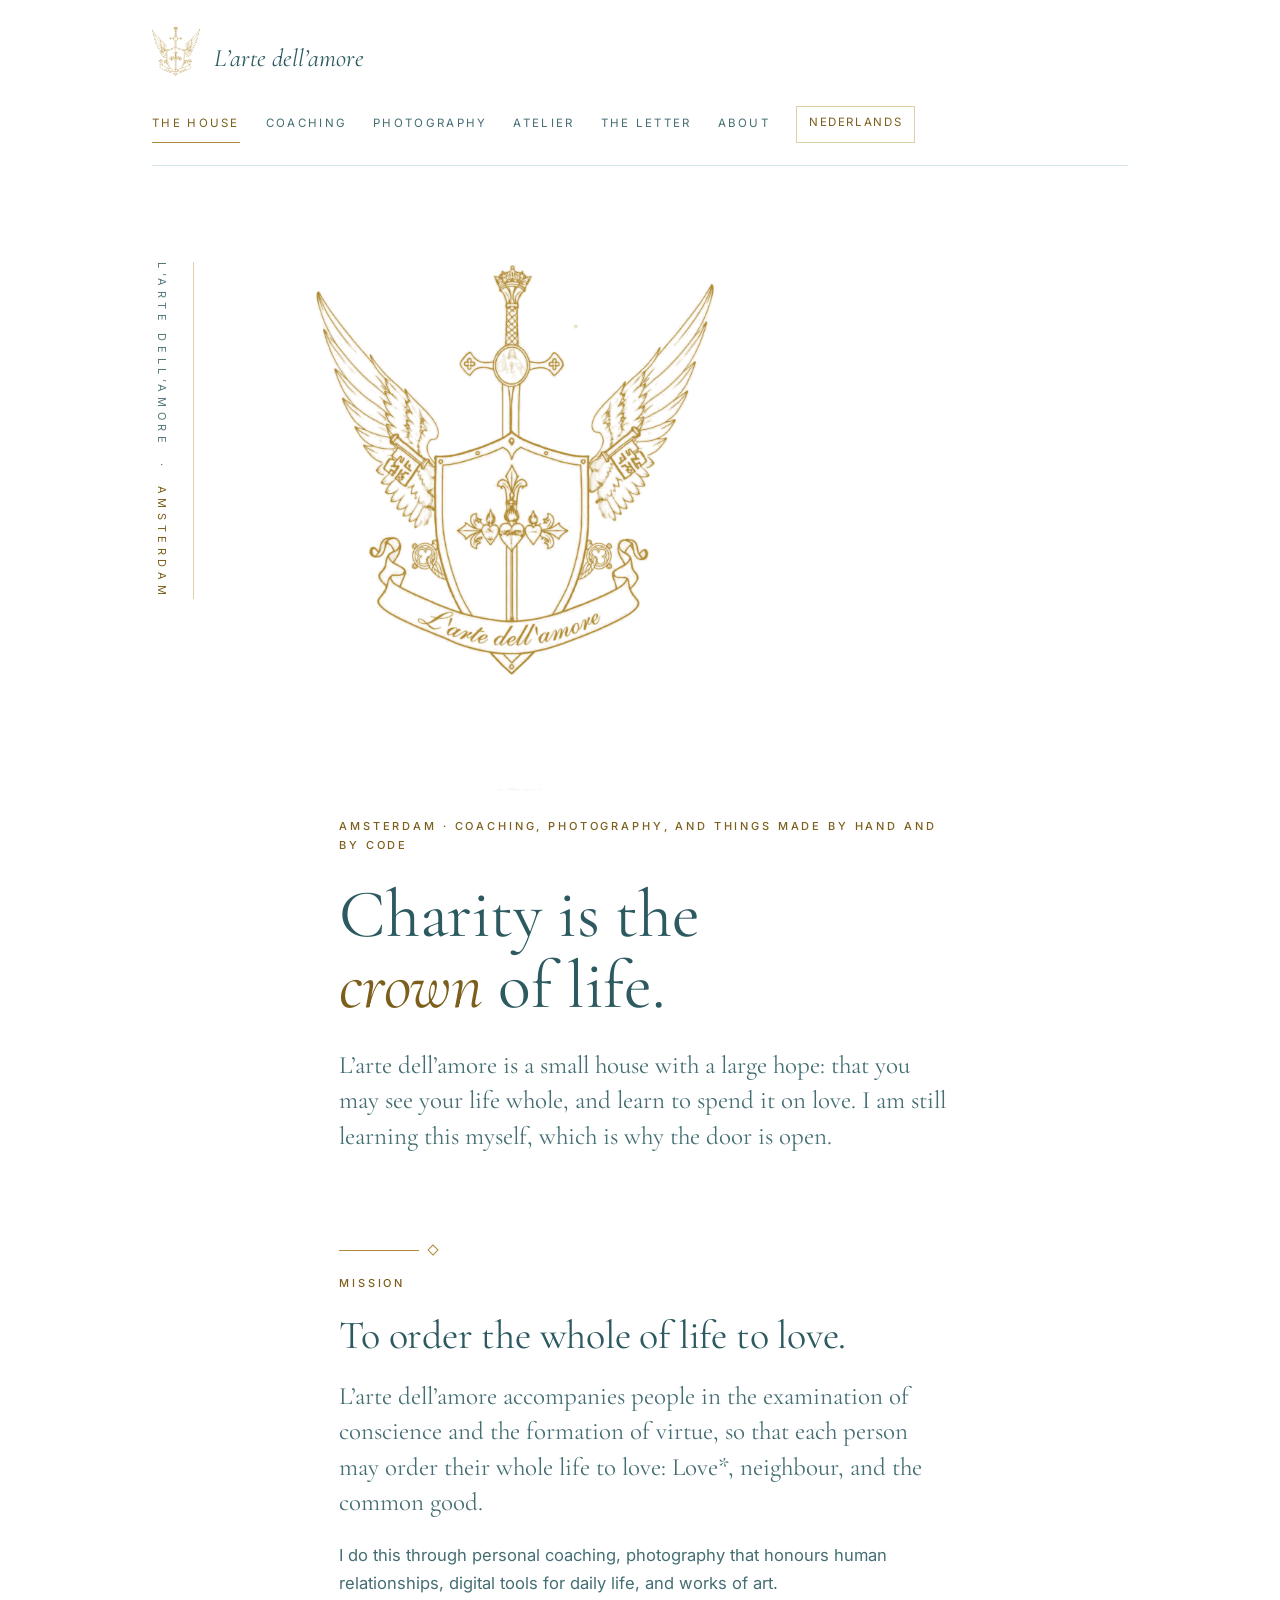
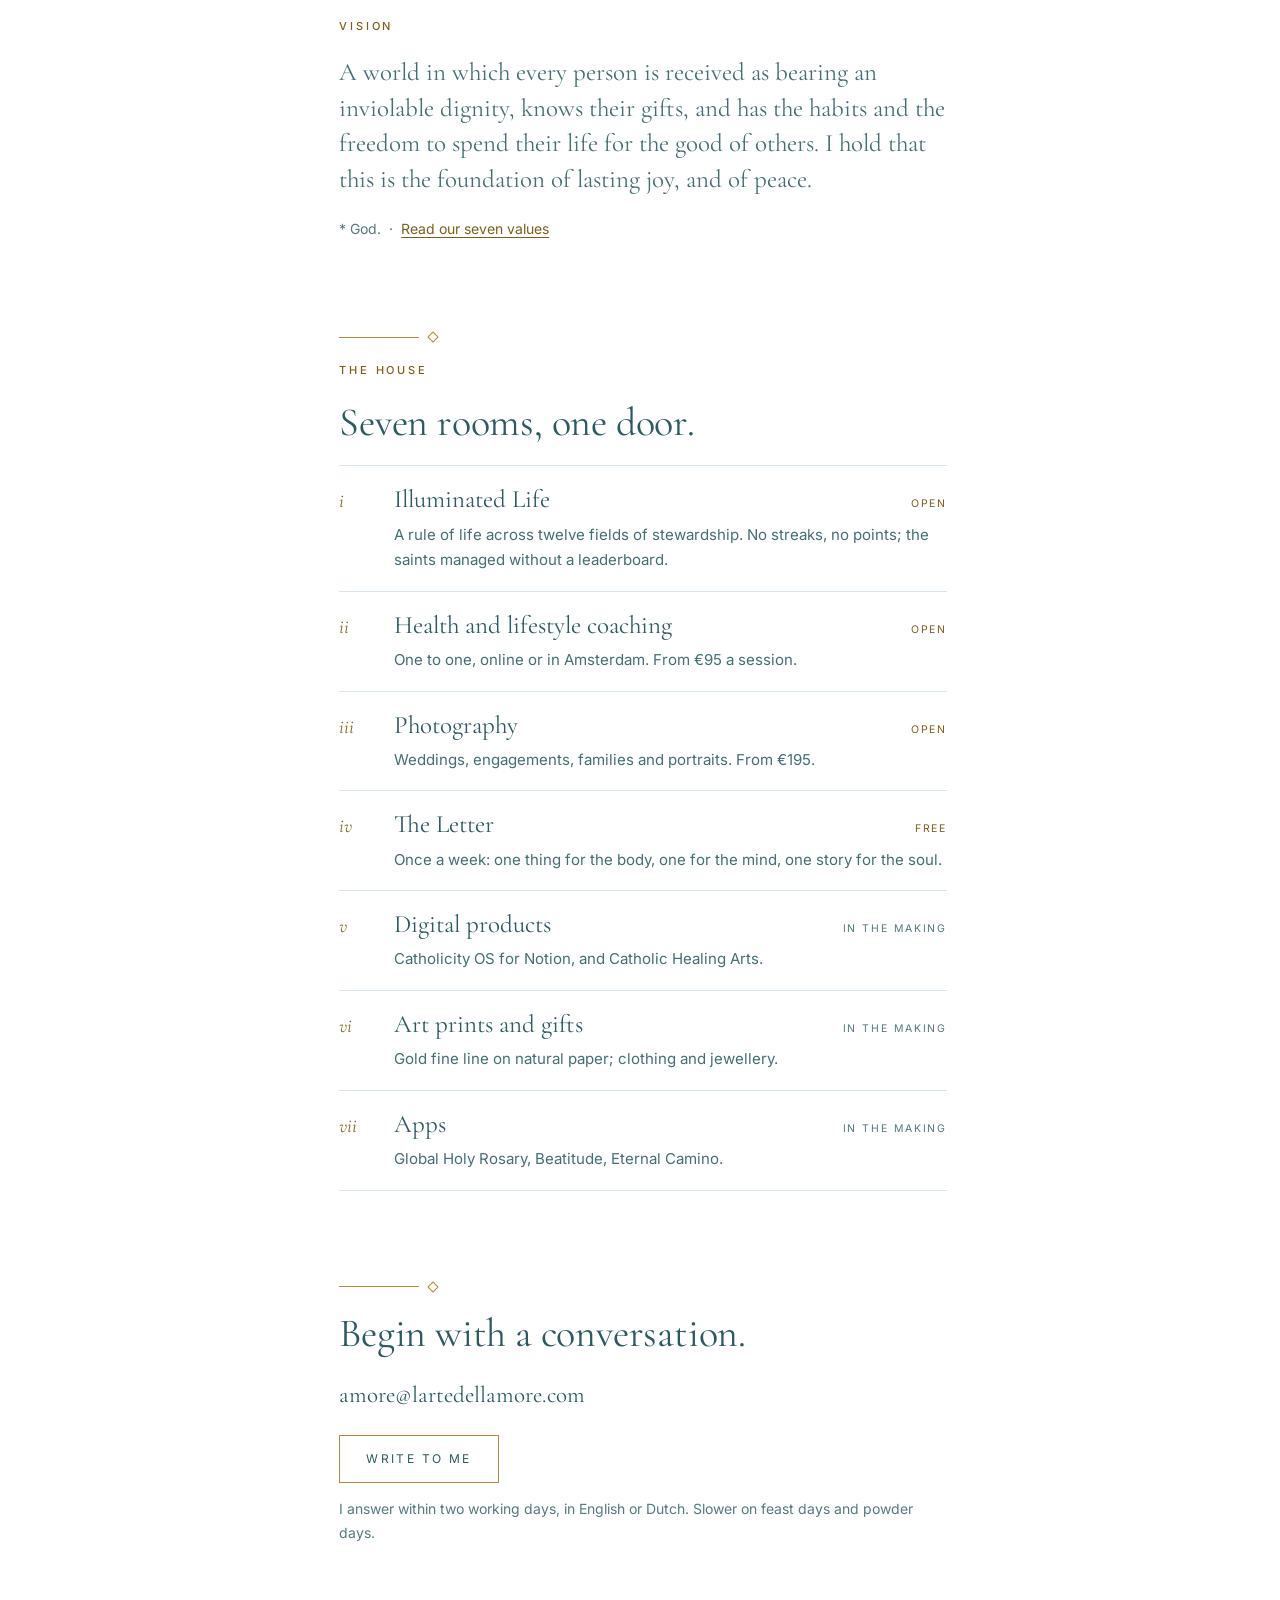
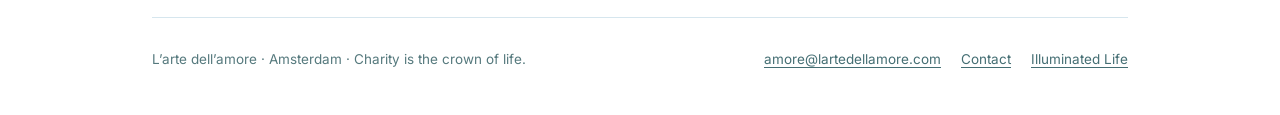
==== commit 6e27e531: "Add files via upload" ====
--- a/index.html
+++ b/index.html
@@ -29,19 +29,19 @@
       <img src="assets/crest.webp" width="1100" height="1456" alt="The crest of L'arte dell'amore: a winged shield bearing three flaming hearts on a cross, a sword behind it, and a ribbon with the name.">
       <p class="eyebrow">Amsterdam &middot; coaching, photography, and things made by hand and by code</p>
       <h1 class="display" id="h-t">Charity is the <em>crown</em> of life.</h1>
-      <p class="lede">L&rsquo;arte dell&rsquo;amore is a small house with a large hope: that you may see your life whole, and learn to spend it on love. We are still learning this ourselves, which is why the door is open.</p>
+      <p class="lede">L&rsquo;arte dell&rsquo;amore is a small house with a large hope: that you may see your life whole, and learn to spend it on love. I am still learning this myself, which is why the door is open.</p>
     </section>
 
     <section class="sec" aria-labelledby="m-t">
       <span class="rule" aria-hidden="true"></span>
       <p class="eyebrow">Mission</p>
       <h2 class="h2" id="m-t">To order the whole of life to love.</h2>
-      <p class="lede">L&rsquo;arte dell&rsquo;amore accompanies people in the examination of conscience and the formation of virtue, so that each person may order their whole life to love: of Love*, of neighbour, and of the common good.</p>
+      <p class="lede">L&rsquo;arte dell&rsquo;amore accompanies people in the examination of conscience and the formation of virtue, so that each person may order their whole life to love: Love*, neighbour, and the common good.</p>
       <div class="prose">
-        <p>We do this through personal coaching, photography that honours human relationships, digital tools for daily life, and works of art, and we share what we earn with the children of the Family of Pure Grace orphanage in Uganda.</p>
+        <p>I do this through personal coaching, photography that honours human relationships, digital tools for daily life, and works of art.</p>
       </div>
       <p class="eyebrow">Vision</p>
-      <p class="lede">A world in which every person is received as bearing an inviolable dignity, knows their gifts, and has the habits and the freedom to spend their life for the good of others. We hold that this is the foundation of lasting joy, and of peace.</p>
+      <p class="lede">A world in which every person is received as bearing an inviolable dignity, knows their gifts, and has the habits and the freedom to spend their life for the good of others. I hold that this is the foundation of lasting joy, and of peace.</p>
       <p class="small">* God. &nbsp;&middot;&nbsp; <a href="about.html#v-t">Read our seven values</a></p>
     </section>
 
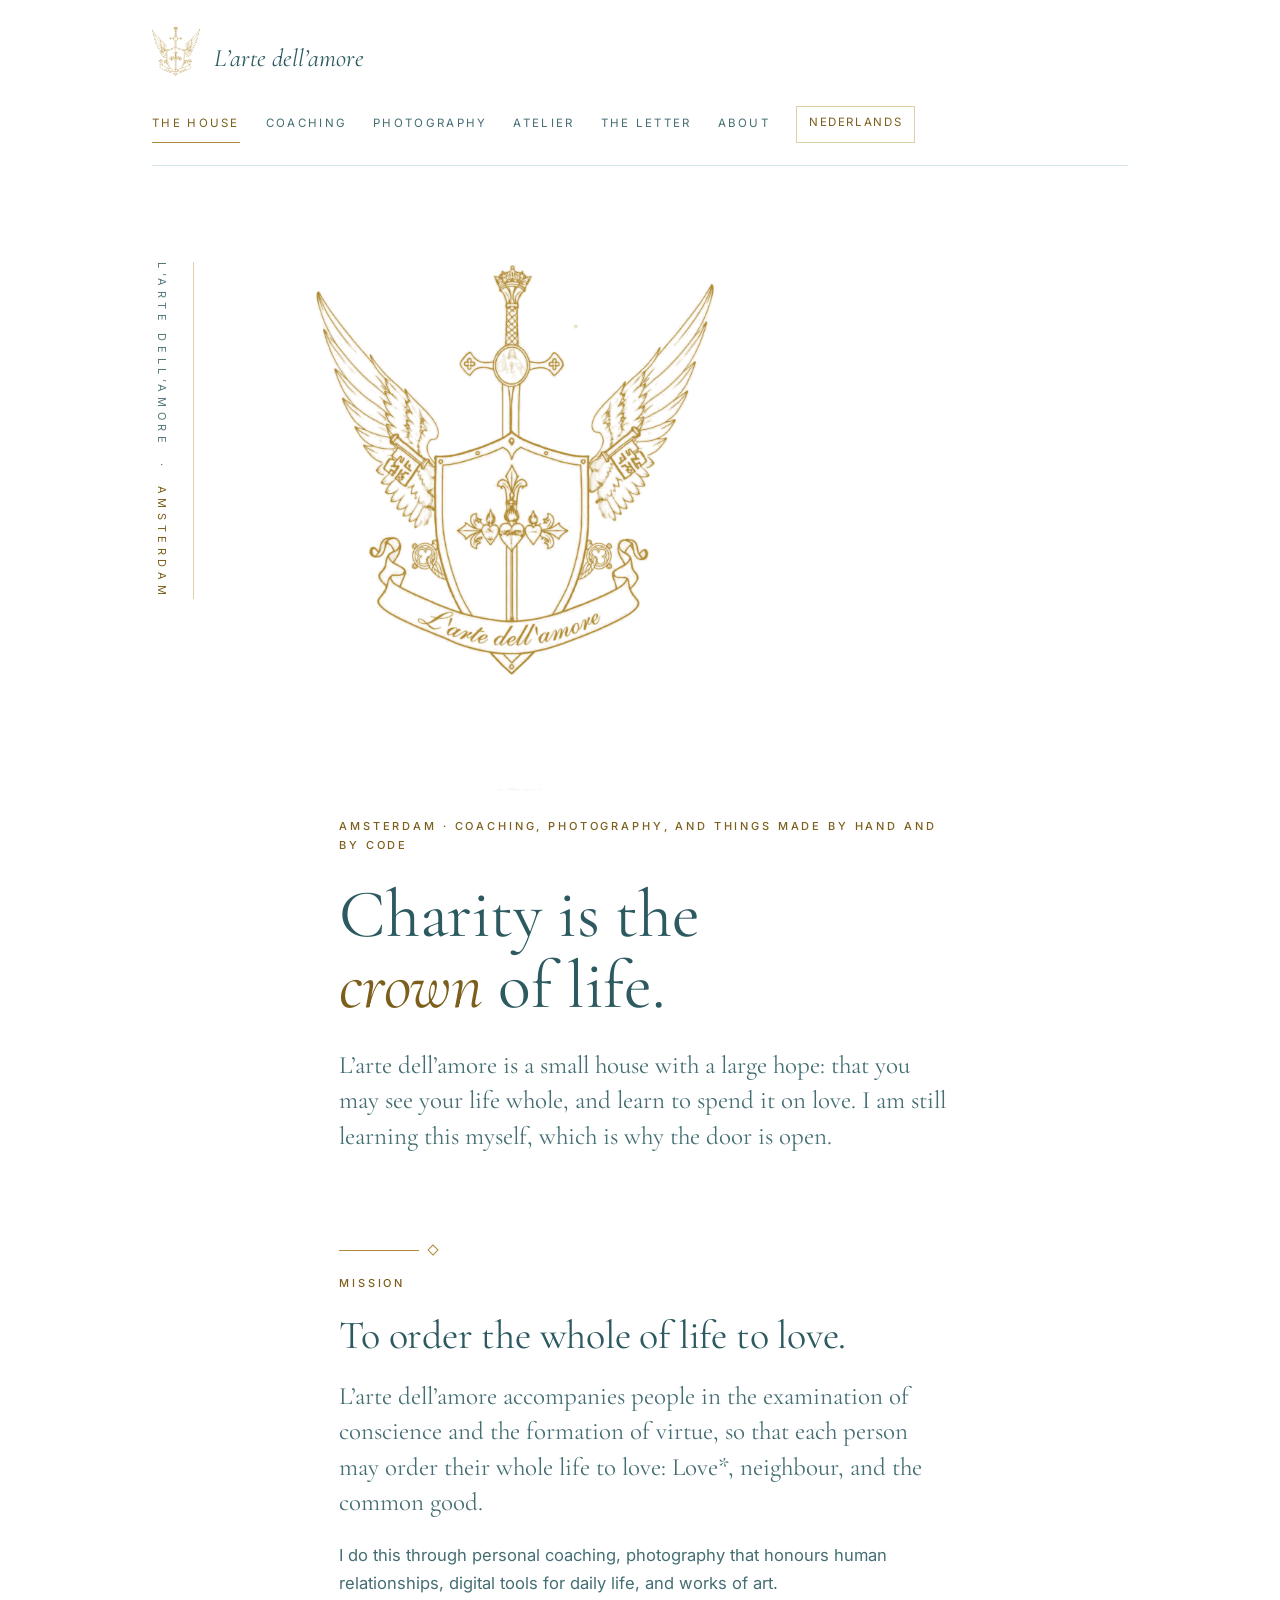
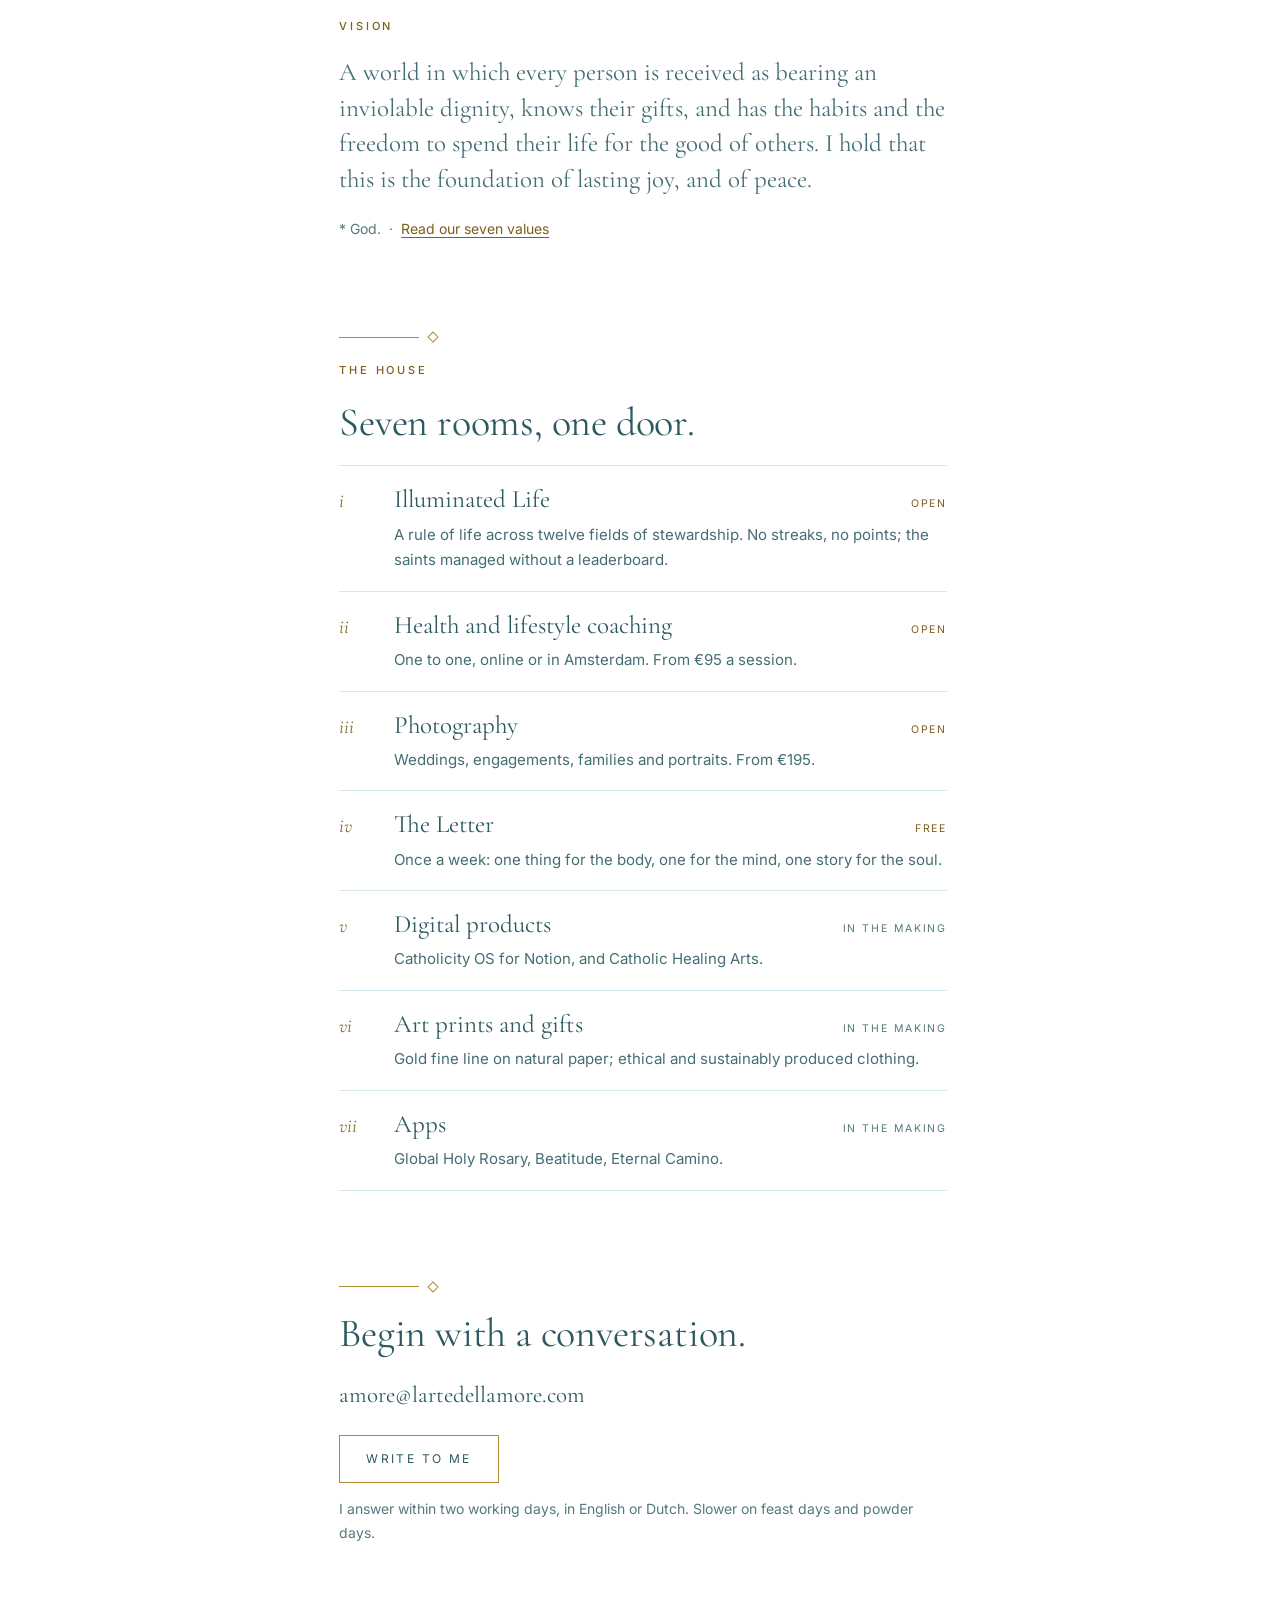
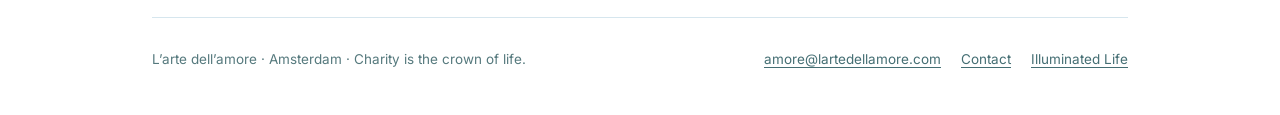
==== commit bd01ab7b: "Add files via upload" ====
--- a/index.html
+++ b/index.html
@@ -55,7 +55,7 @@
         <li><span class="n">iii</span><a class="t" href="photography.html">Photography</a><span class="state open">Open</span><span class="d">Weddings, engagements, families and portraits. From &euro;195.</span></li>
         <li><span class="n">iv</span><a class="t" href="letter.html">The Letter</a><span class="state open">Free</span><span class="d">Once a week: one thing for the body, one for the mind, one story for the soul.</span></li>
         <li><span class="n">v</span><a class="t" href="atelier.html#digital">Digital products</a><span class="state">In the making</span><span class="d">Catholicity OS for Notion, and Catholic Healing Arts.</span></li>
-        <li><span class="n">vi</span><a class="t" href="atelier.html#prints">Art prints and gifts</a><span class="state">In the making</span><span class="d">Gold fine line on natural paper; clothing and jewellery.</span></li>
+        <li><span class="n">vi</span><a class="t" href="atelier.html#prints">Art prints and gifts</a><span class="state">In the making</span><span class="d">Gold fine line on natural paper; ethical and sustainably produced clothing.</span></li>
         <li><span class="n">vii</span><a class="t" href="atelier.html#apps">Apps</a><span class="state">In the making</span><span class="d">Global Holy Rosary, Beatitude, Eternal Camino.</span></li>
       </ol>
     </section>
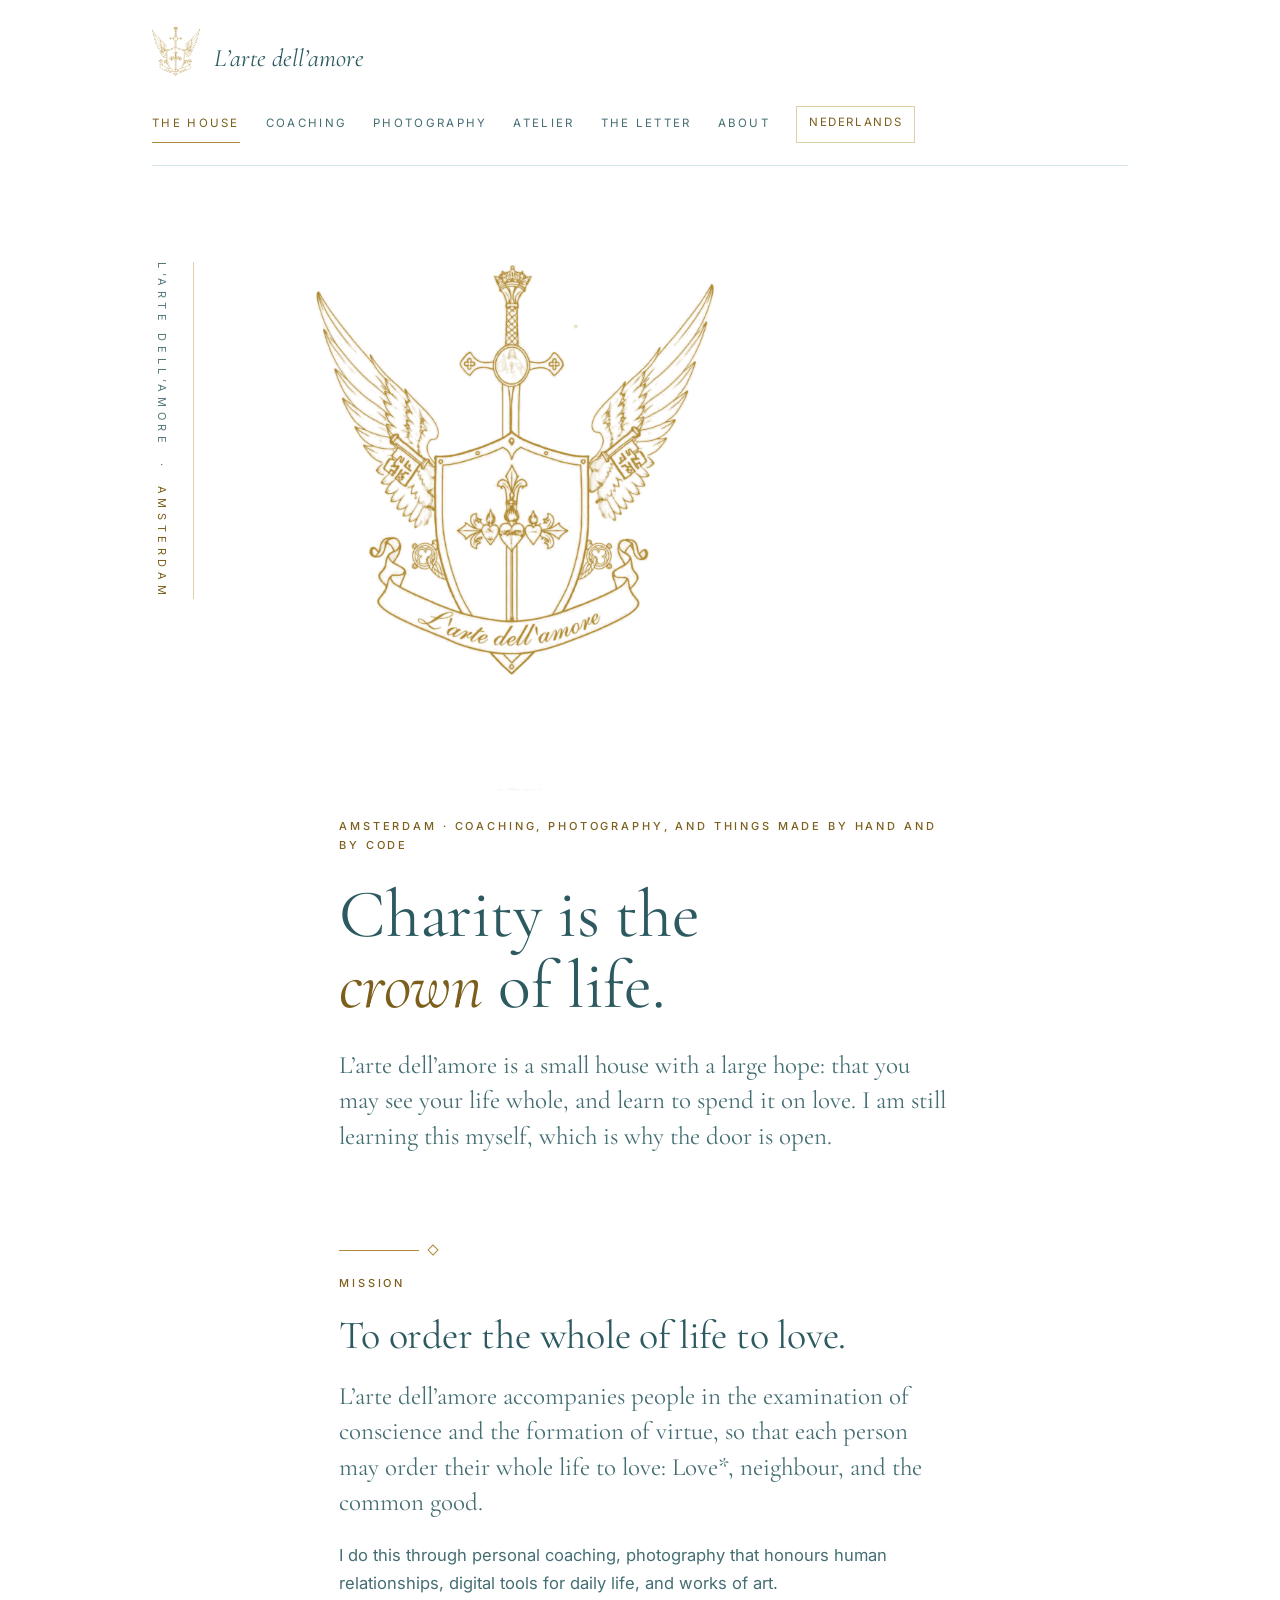
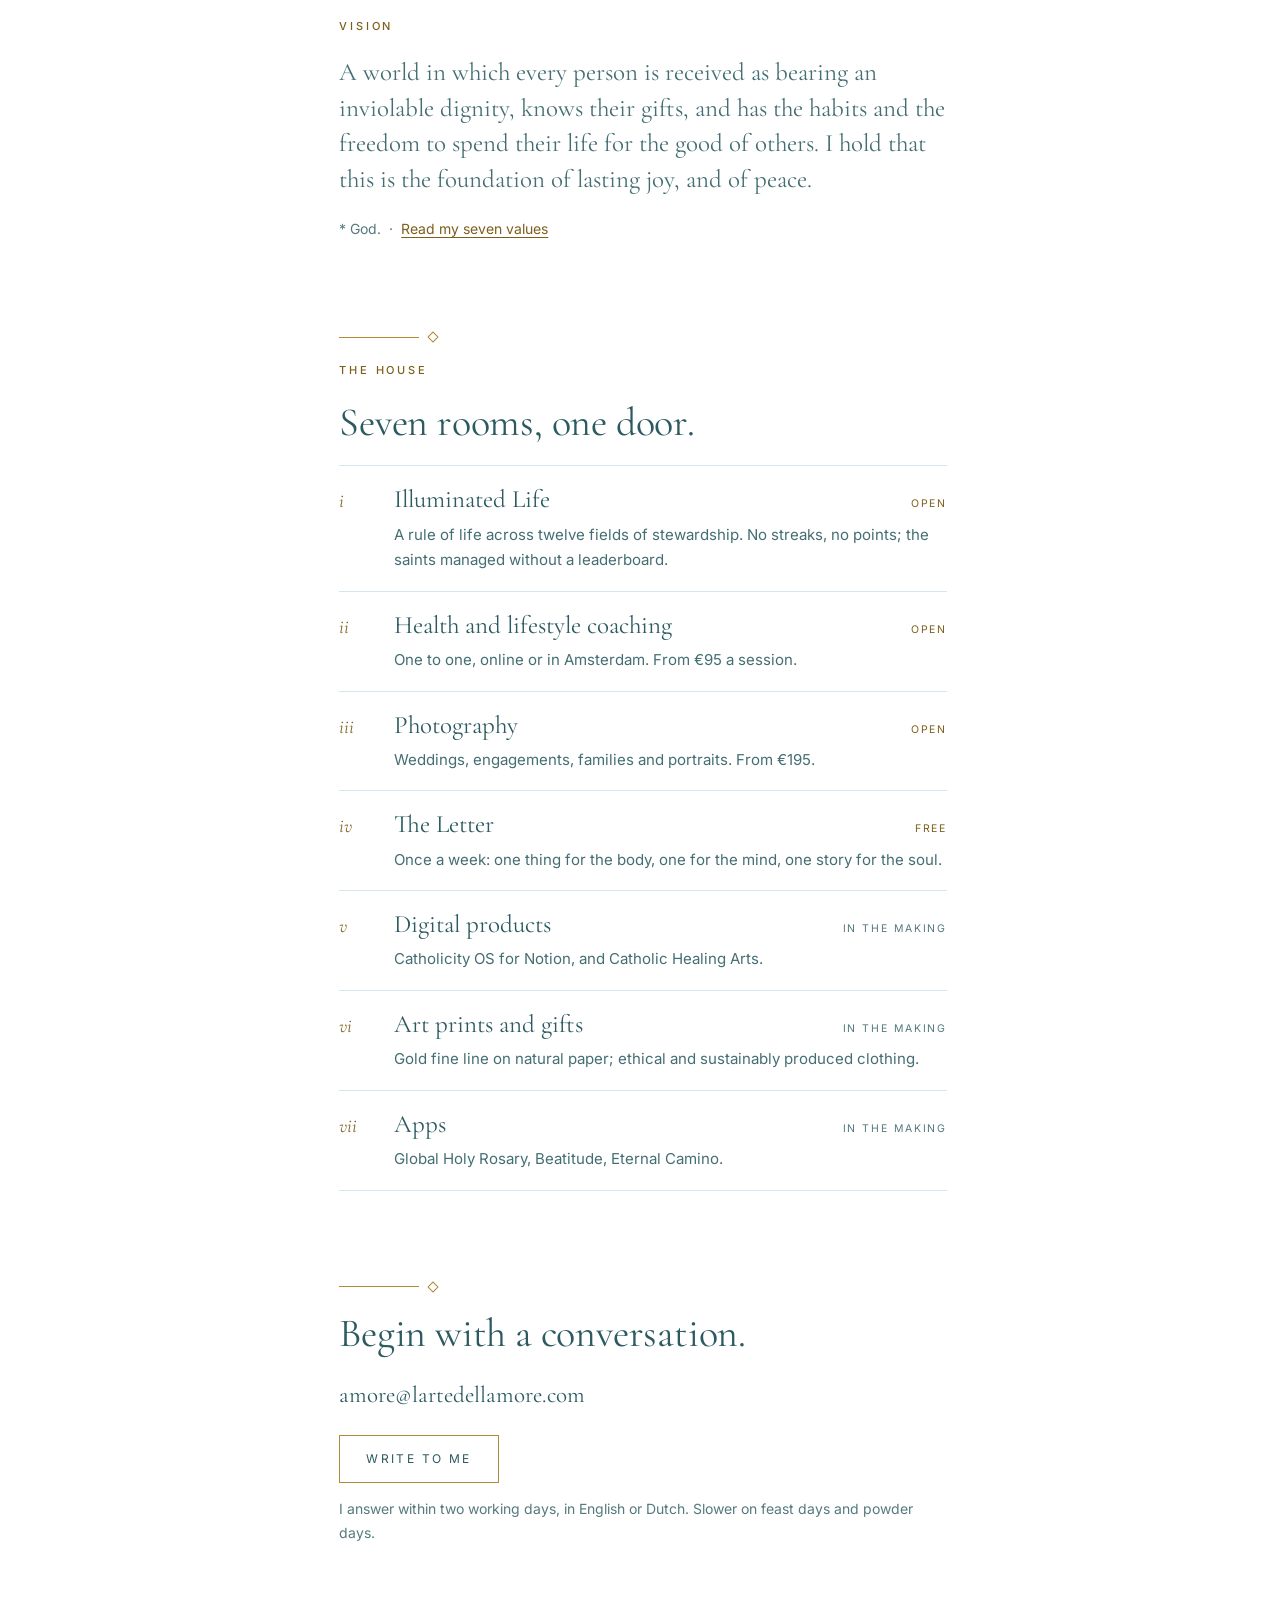
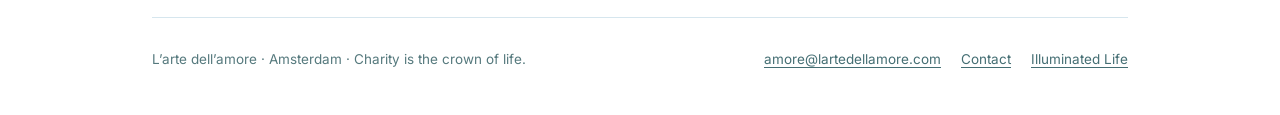
==== commit e72f0643: "Add files via upload" ====
--- a/index.html
+++ b/index.html
@@ -42,7 +42,7 @@
       </div>
       <p class="eyebrow">Vision</p>
       <p class="lede">A world in which every person is received as bearing an inviolable dignity, knows their gifts, and has the habits and the freedom to spend their life for the good of others. I hold that this is the foundation of lasting joy, and of peace.</p>
-      <p class="small">* God. &nbsp;&middot;&nbsp; <a href="about.html#v-t">Read our seven values</a></p>
+      <p class="small">* God. &nbsp;&middot;&nbsp; <a href="about.html#v-t">Read my seven values</a></p>
     </section>
 
     <section class="sec" aria-labelledby="i-t">
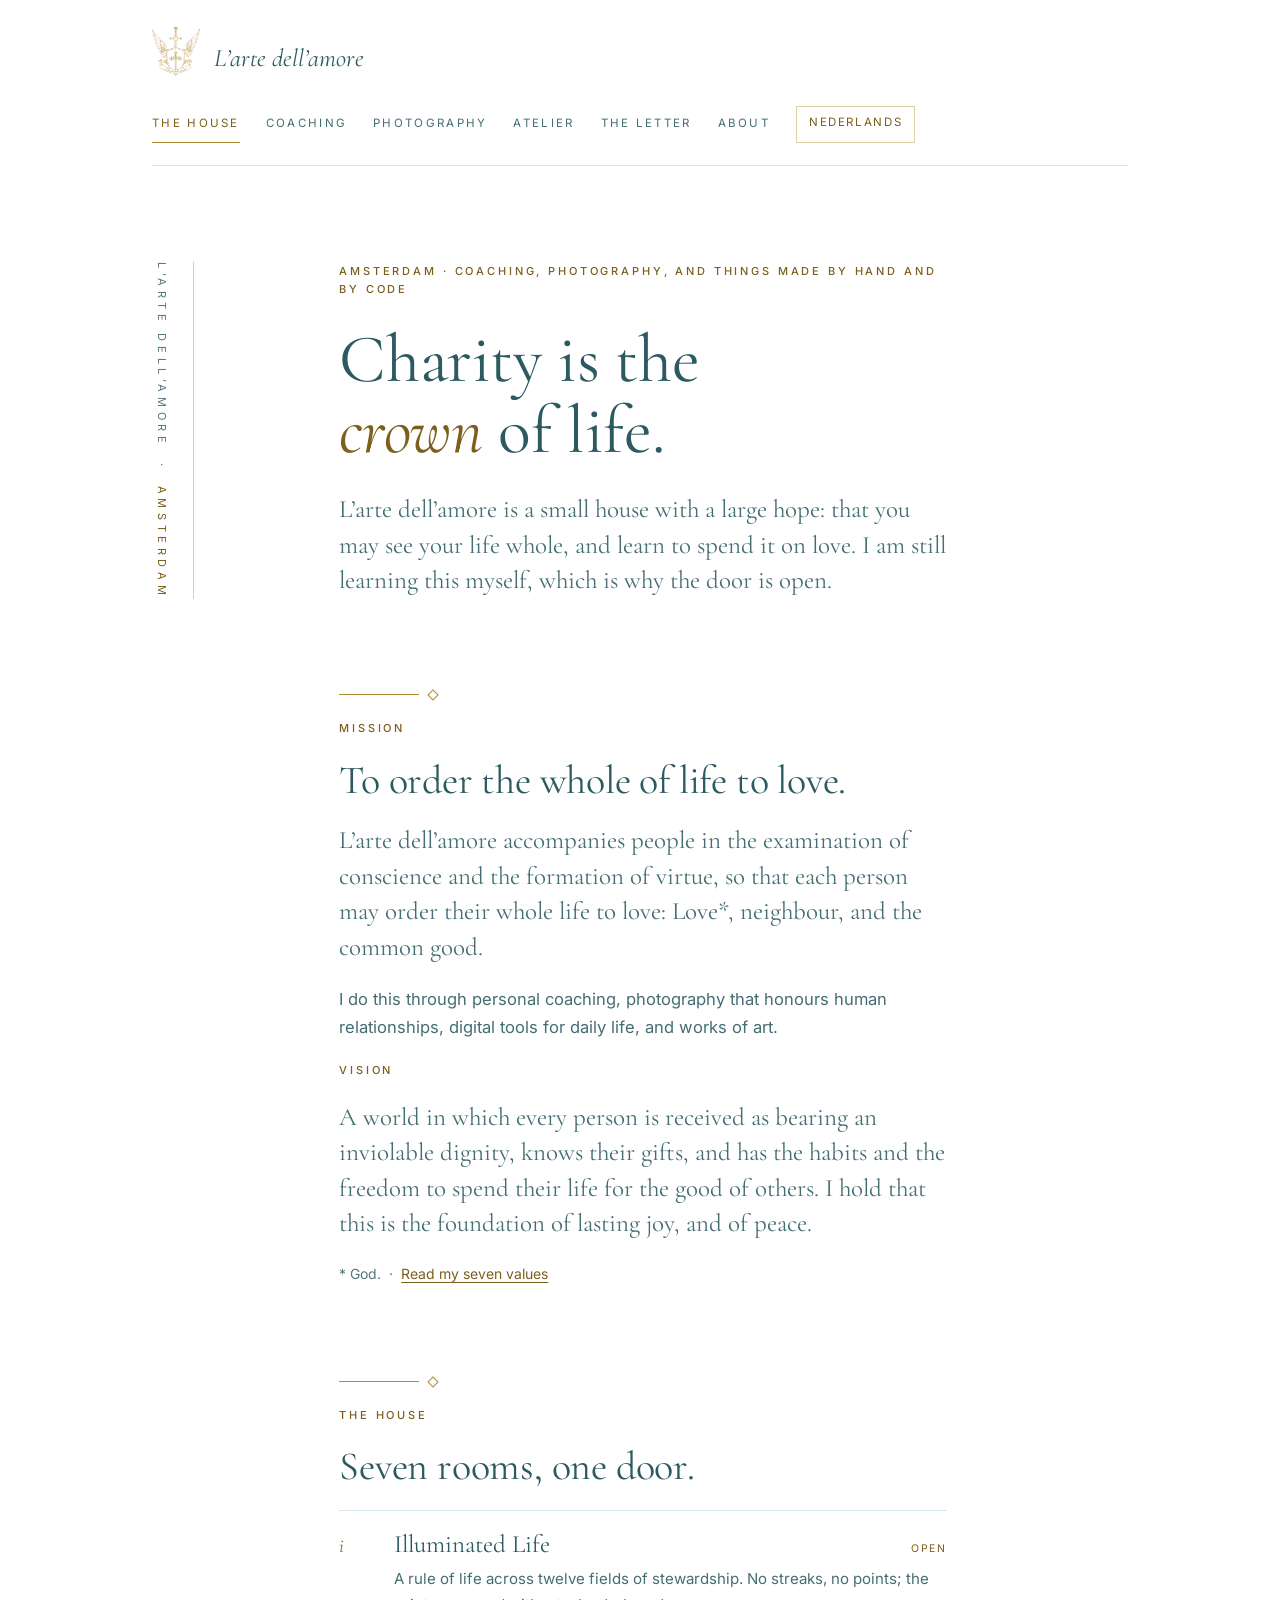
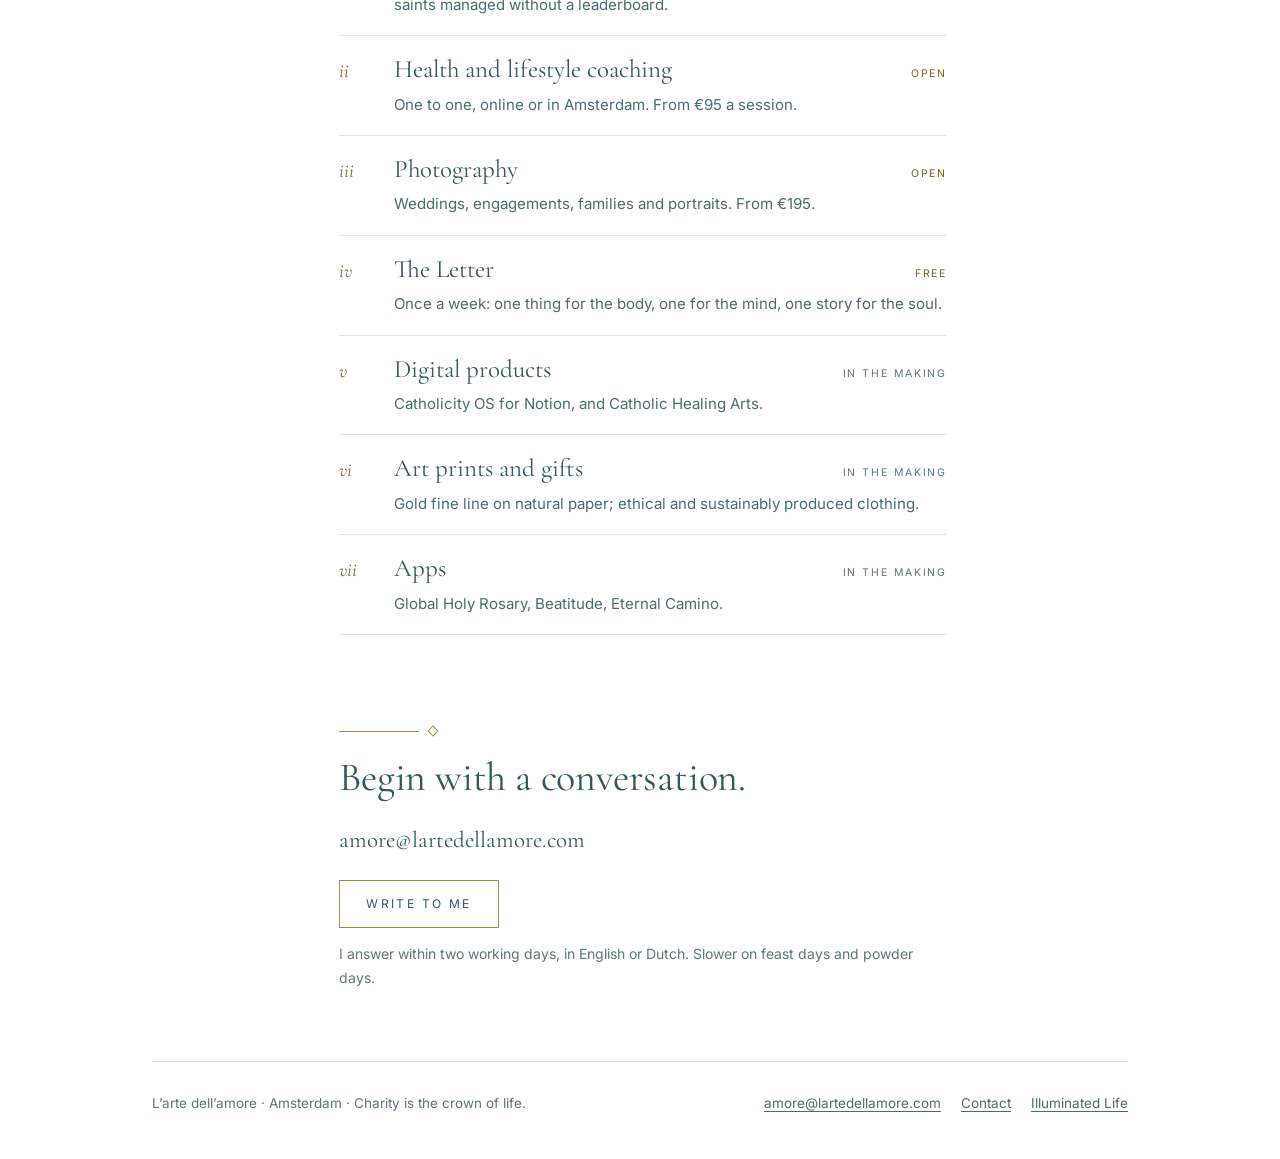
==== commit b1a3cfbf: "Add files via upload" ====
--- a/index.html
+++ b/index.html
@@ -26,7 +26,6 @@
   <p class="rail">L&rsquo;arte dell&rsquo;amore &nbsp;&middot;&nbsp; <b>Amsterdam</b></p>
   <main class="col" id="main">
     <section class="crest" aria-labelledby="h-t">
-      <img src="assets/crest.webp" width="1100" height="1456" alt="The crest of L'arte dell'amore: a winged shield bearing three flaming hearts on a cross, a sword behind it, and a ribbon with the name.">
       <p class="eyebrow">Amsterdam &middot; coaching, photography, and things made by hand and by code</p>
       <h1 class="display" id="h-t">Charity is the <em>crown</em> of life.</h1>
       <p class="lede">L&rsquo;arte dell&rsquo;amore is a small house with a large hope: that you may see your life whole, and learn to spend it on love. I am still learning this myself, which is why the door is open.</p>
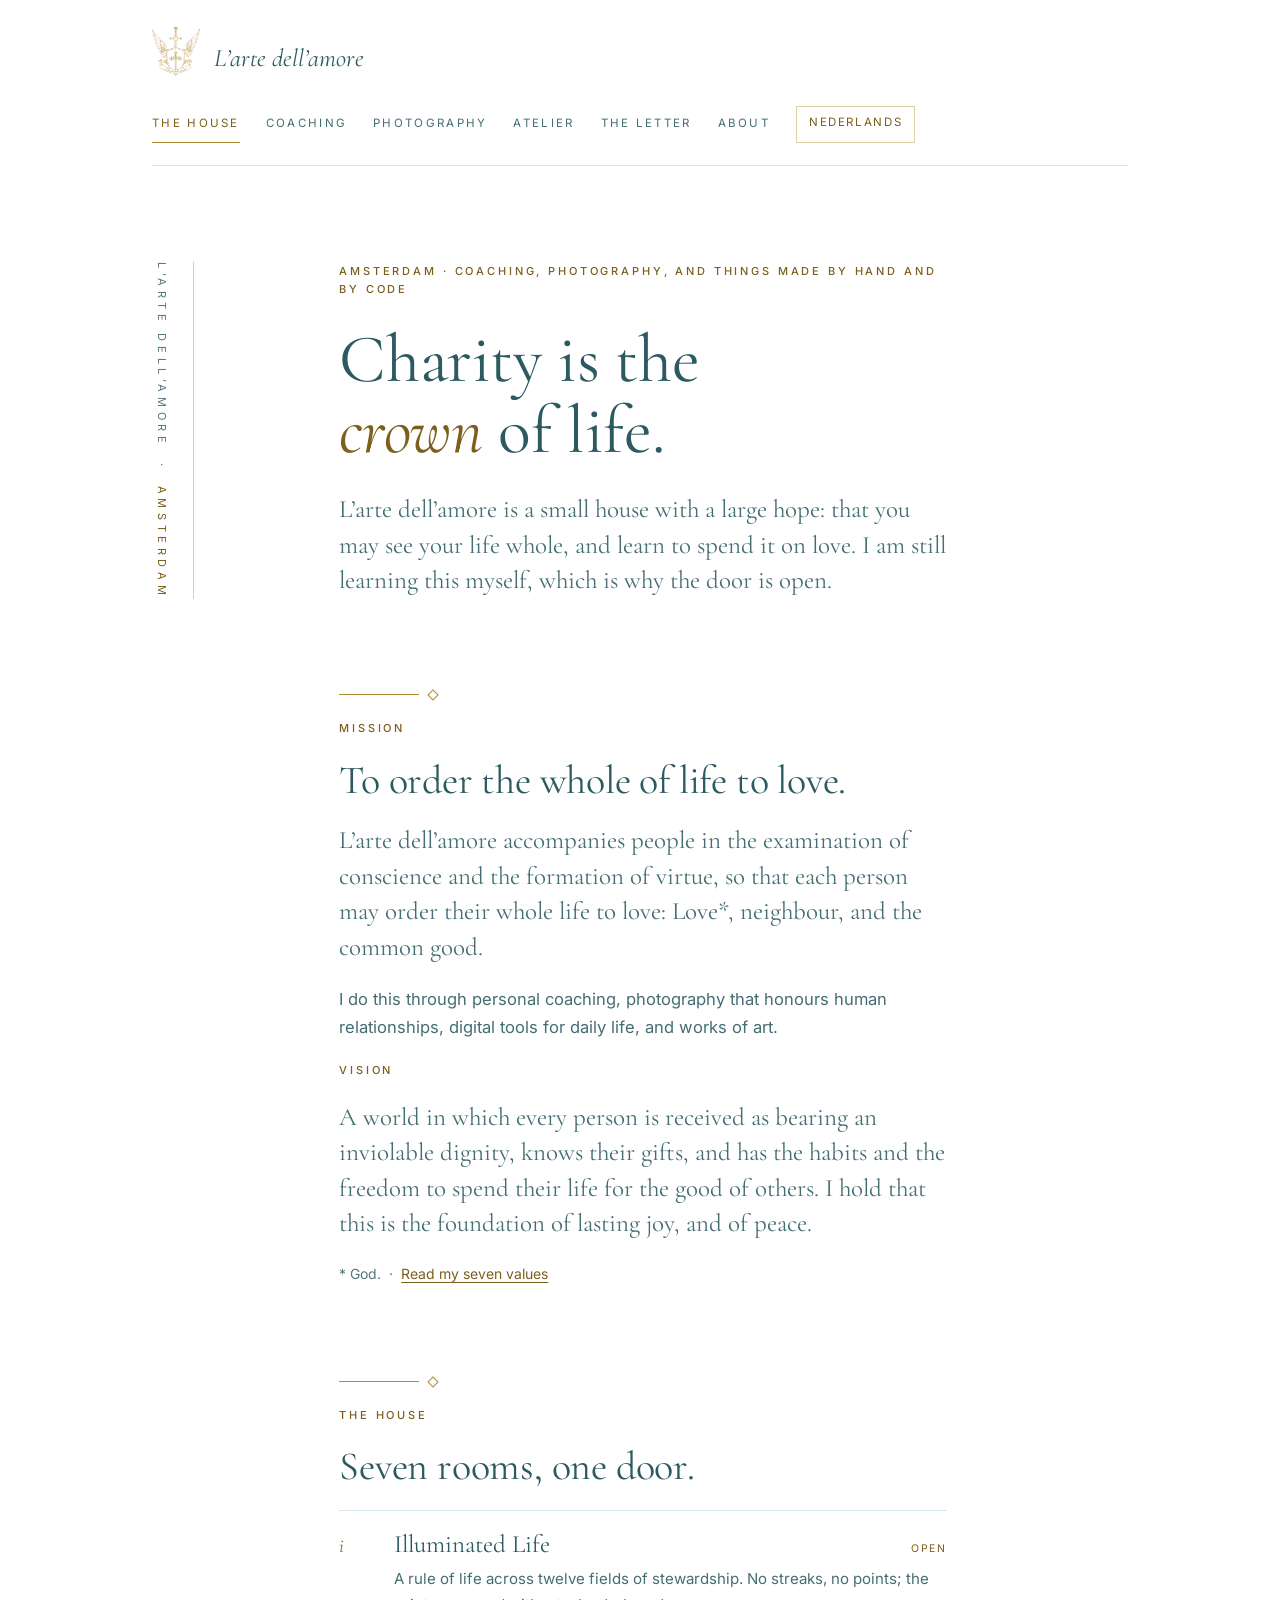
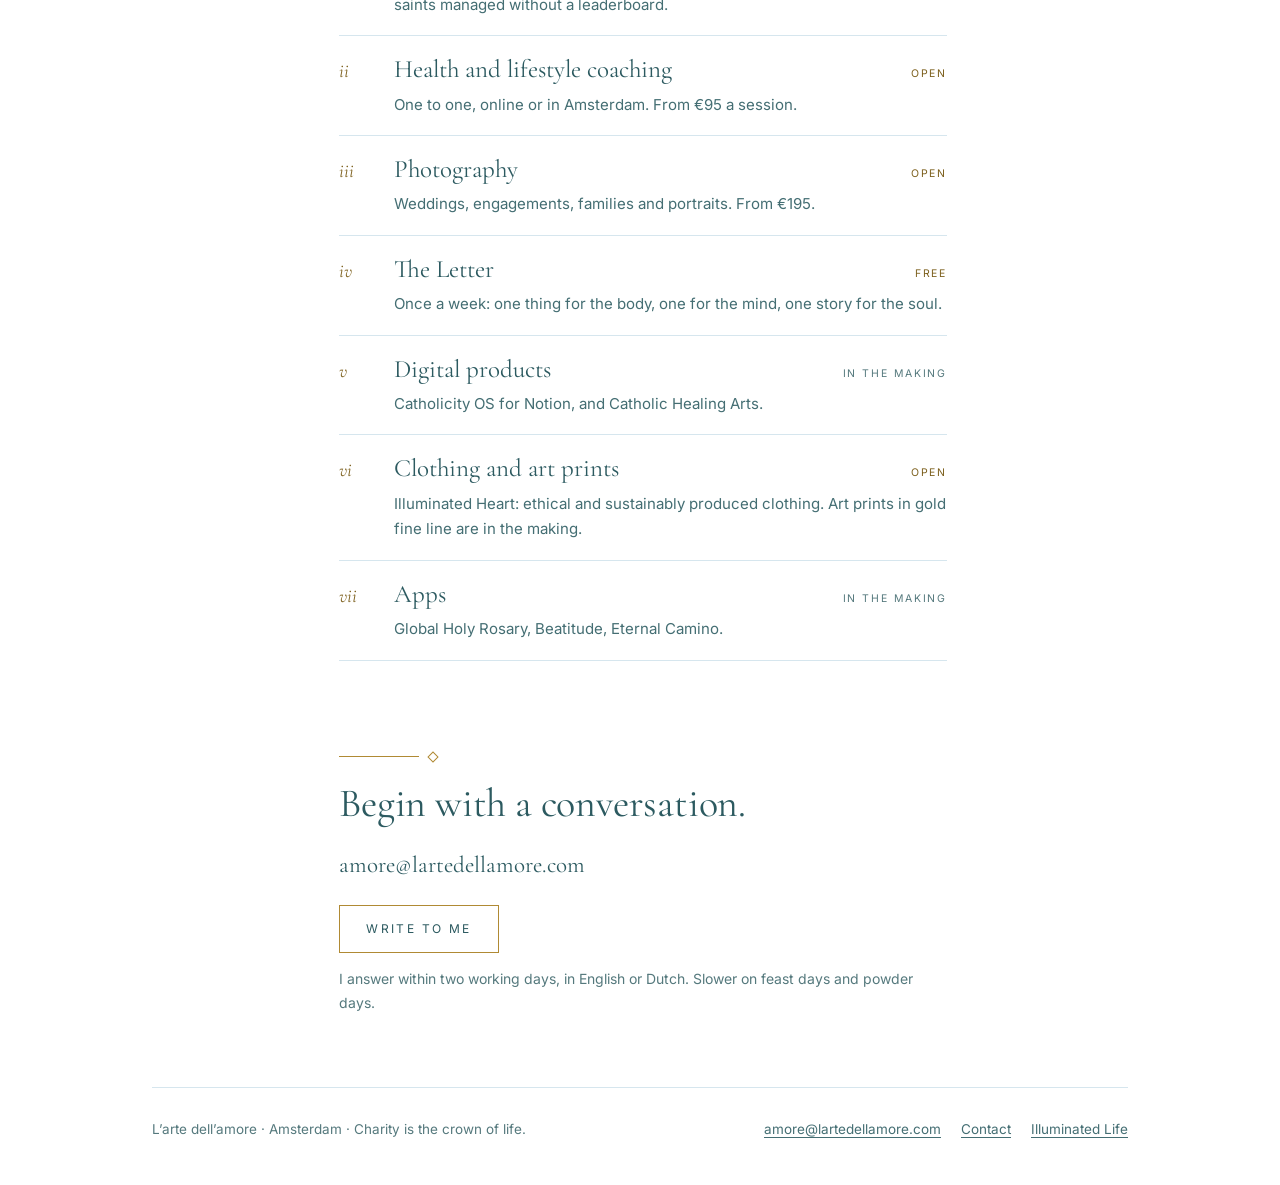
==== commit ddf3b1b2: "Add files via upload" ====
--- a/index.html
+++ b/index.html
@@ -54,7 +54,7 @@
         <li><span class="n">iii</span><a class="t" href="photography.html">Photography</a><span class="state open">Open</span><span class="d">Weddings, engagements, families and portraits. From &euro;195.</span></li>
         <li><span class="n">iv</span><a class="t" href="letter.html">The Letter</a><span class="state open">Free</span><span class="d">Once a week: one thing for the body, one for the mind, one story for the soul.</span></li>
         <li><span class="n">v</span><a class="t" href="atelier.html#digital">Digital products</a><span class="state">In the making</span><span class="d">Catholicity OS for Notion, and Catholic Healing Arts.</span></li>
-        <li><span class="n">vi</span><a class="t" href="atelier.html#prints">Art prints and gifts</a><span class="state">In the making</span><span class="d">Gold fine line on natural paper; ethical and sustainably produced clothing.</span></li>
+        <li><span class="n">vi</span><a class="t" href="atelier.html#gifts">Clothing and art prints</a><span class="state open">Open</span><span class="d">Illuminated Heart: ethical and sustainably produced clothing. Art prints in gold fine line are in the making.</span></li>
         <li><span class="n">vii</span><a class="t" href="atelier.html#apps">Apps</a><span class="state">In the making</span><span class="d">Global Holy Rosary, Beatitude, Eternal Camino.</span></li>
       </ol>
     </section>
